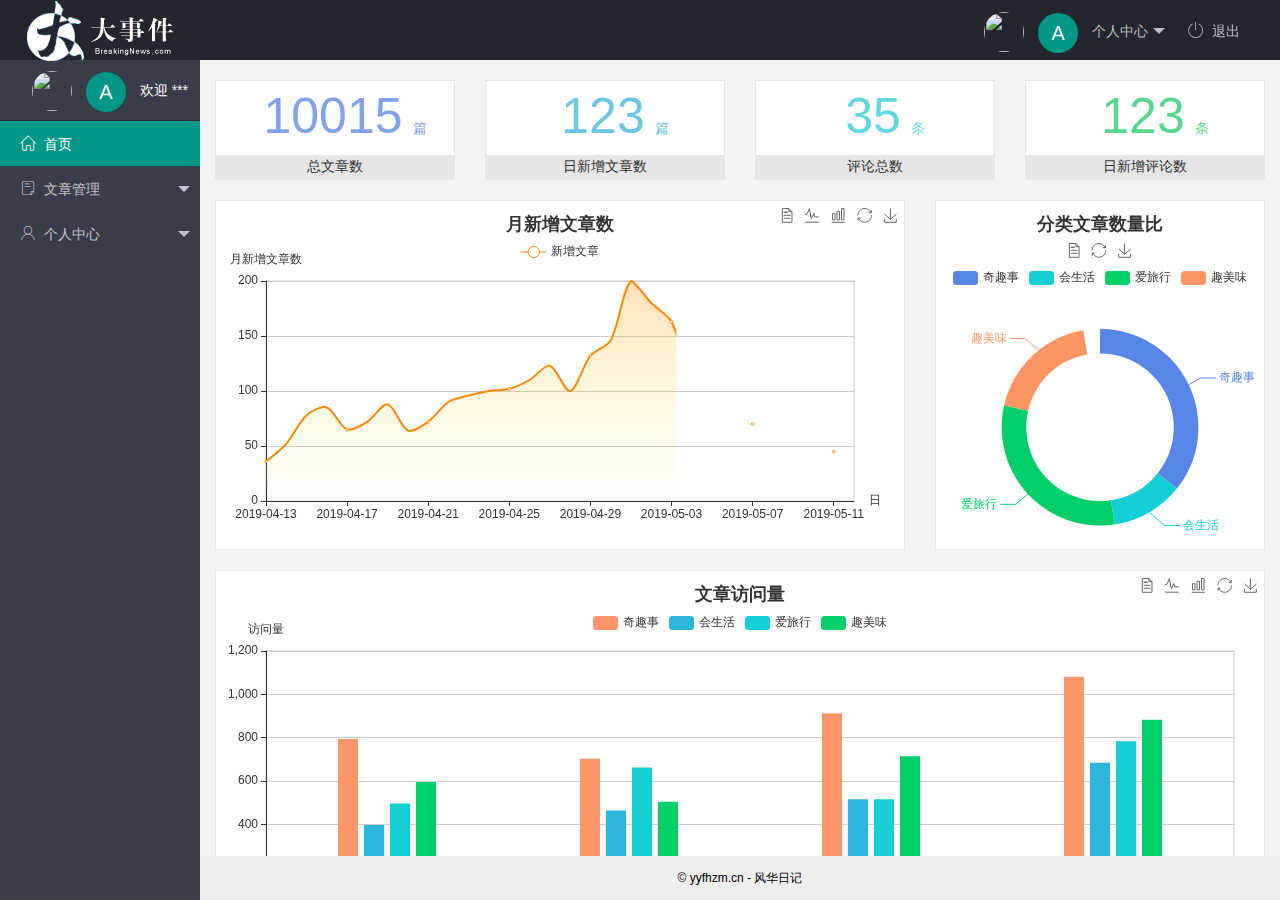
==== index.html @ d706c3c0 "first commit" ====
<!DOCTYPE html>
<html lang="en">

<head>
    <meta charset="UTF-8">
    <meta http-equiv="X-UA-Compatible" content="IE=edge">
    <meta name="viewport" content="width=device-width, initial-scale=1.0">
    <title>后台主页</title>
    <link rel="stylesheet" href="/assets/lib/layui/css/layui.css">
    <link rel="stylesheet" href="/assets/css/index.css">
    <link rel="stylesheet" href="/assets/fonts/iconfont.css">
</head>

<body class="layui-layout-body">
    <div class="layui-layout layui-layout-admin">
        <div class="layui-header">
            <div class="layui-logo">
                <img src="/assets/images/logo.png" alt="">
            </div>
            <!-- 头部区域（可配合layui已有的水平导航） -->
            <ul class="layui-nav layui-layout-right">
                <li class="layui-nav-item">
                    <a href="javascript:;" class="userinfo">
                        <img src="http://t.cn/RCzsdCq" class="layui-nav-img">
                        <span class="text-avatar">A</span>
                        个人中心
                    </a>
                    <dl class="layui-nav-child">
                        <dd><a href="">基本资料</a></dd>
                        <dd><a href="">更换头像</a></dd>
                        <dd><a href="">重置密码</a></dd>
                    </dl>
                </li>
                <li class="layui-nav-item">
                    <a href="javascript:;" id="btnLogout"><span class="iconfont icon-tuichu"></span>退出</a>
                </li>
            </ul>
        </div>

        <div class="layui-side layui-bg-black">
            <div class="layui-side-scroll">
                <div class="userinfo">
                    <img src="http://t.cn/RCzsdCq" class="layui-nav-img">
                    <span class="text-avatar">A</span>
                    <span id="welcome"> 欢迎 ***</span>
                </div>
                <!-- 左侧导航区域（可配合layui已有的垂直导航） -->
                <ul class="layui-nav layui-nav-tree" lay-shrink="all" lay-filter="test">
                    <li class="layui-nav-item layui-this">
                        <a href="/home/dashboard.html" target="fm"><span class="iconfont icon-home"></span>首页</a></li>
                    <li class="layui-nav-item">
                        <a class="" href="javascript:;"><span class="iconfont icon-16"></span>文章管理</a>
                        <dl class="layui-nav-child">
                            <dd><a href="javascript:;"><i class="layui-icon layui-icon-app"></i> 文章类别</a></dd>
                            <dd><a href="javascript:;"><i class="layui-icon layui-icon-app"></i>文章列表</a></dd>
                            <dd><a href="javascript:;"><i class="layui-icon layui-icon-app"></i>发表文章</a></dd>
                        </dl>
                    </li>
                    <li class="layui-nav-item">
                        <a href="javascript:;"><span class="iconfont icon-user"></span>个人中心</a>
                        <dl class="layui-nav-child">
                            <dd><a href="javascript:;"><i class="layui-icon layui-icon-app"></i>基本资料</a></dd>
                            <dd><a href="javascript:;"><i class="layui-icon layui-icon-app"></i>更换头像</a></dd>
                            <dd><a href="javascript:;"><i class="layui-icon layui-icon-app"></i>重置密码</a></dd>
                        </dl>
                    </li>
                </ul>
            </div>
        </div>

        <div class="layui-body">
            <!-- 内容主体区域 -->
            <iframe src="/home/dashboard.html" name="fm" frameborder="0"></iframe>
        </div>

        <div class="layui-footer">
            <!-- 底部固定区域 -->
            © yyfhzm.cn - 风华日记
        </div>
    </div>
    <!-- layui -->
    <script src="/assets/lib/layui/layui.all.js"></script>
    <!-- jquery -->
    <script src="/assets/lib/jquery.js"></script>
    <!-- baseAPI -->
    <script src="/assets/js/baseAPI.js"></script>
    <!-- 自己的js -->
    <script src="/assets/js/index.js"></script>
</body>

</html>
---- assets/lib/layui/css/layui.css ----
/** layui-v2.5.5 MIT License By https://www.layui.com */
 .layui-inline,img{display:inline-block;vertical-align:middle}h1,h2,h3,h4,h5,h6{font-weight:400}.layui-edge,.layui-header,.layui-inline,.layui-main{position:relative}.layui-body,.layui-edge,.layui-elip{overflow:hidden}.layui-btn,.layui-edge,.layui-inline,img{vertical-align:middle}.layui-btn,.layui-disabled,.layui-icon,.layui-unselect{-moz-user-select:none;-webkit-user-select:none;-ms-user-select:none}.layui-elip,.layui-form-checkbox span,.layui-form-pane .layui-form-label{text-overflow:ellipsis;white-space:nowrap}.layui-breadcrumb,.layui-tree-btnGroup{visibility:hidden}blockquote,body,button,dd,div,dl,dt,form,h1,h2,h3,h4,h5,h6,input,li,ol,p,pre,td,textarea,th,ul{margin:0;padding:0;-webkit-tap-highlight-color:rgba(0,0,0,0)}a:active,a:hover{outline:0}img{border:none}li{list-style:none}table{border-collapse:collapse;border-spacing:0}h4,h5,h6{font-size:100%}button,input,optgroup,option,select,textarea{font-family:inherit;font-size:inherit;font-style:inherit;font-weight:inherit;outline:0}pre{white-space:pre-wrap;white-space:-moz-pre-wrap;white-space:-pre-wrap;white-space:-o-pre-wrap;word-wrap:break-word}body{line-height:24px;font:14px Helvetica Neue,Helvetica,PingFang SC,Tahoma,Arial,sans-serif}hr{height:1px;margin:10px 0;border:0;clear:both}a{color:#333;text-decoration:none}a:hover{color:#777}a cite{font-style:normal;*cursor:pointer}.layui-border-box,.layui-border-box *{box-sizing:border-box}.layui-box,.layui-box *{box-sizing:content-box}.layui-clear{clear:both;*zoom:1}.layui-clear:after{content:'\20';clear:both;*zoom:1;display:block;height:0}.layui-inline{*display:inline;*zoom:1}.layui-edge{display:inline-block;width:0;height:0;border-width:6px;border-style:dashed;border-color:transparent}.layui-edge-top{top:-4px;border-bottom-color:#999;border-bottom-style:solid}.layui-edge-right{border-left-color:#999;border-left-style:solid}.layui-edge-bottom{top:2px;border-top-color:#999;border-top-style:solid}.layui-edge-left{border-right-color:#999;border-right-style:solid}.layui-disabled,.layui-disabled:hover{color:#d2d2d2!important;cursor:not-allowed!important}.layui-circle{border-radius:100%}.layui-show{display:block!important}.layui-hide{display:none!important}@font-face{font-family:layui-icon;src:url(../font/iconfont.eot?v=250);src:url(../font/iconfont.eot?v=250#iefix) format('embedded-opentype'),url(../font/iconfont.woff2?v=250) format('woff2'),url(../font/iconfont.woff?v=250) format('woff'),url(../font/iconfont.ttf?v=250) format('truetype'),url(../font/iconfont.svg?v=250#layui-icon) format('svg')}.layui-icon{font-family:layui-icon!important;font-size:16px;font-style:normal;-webkit-font-smoothing:antialiased;-moz-osx-font-smoothing:grayscale}.layui-icon-reply-fill:before{content:"\e611"}.layui-icon-set-fill:before{content:"\e614"}.layui-icon-menu-fill:before{content:"\e60f"}.layui-icon-search:before{content:"\e615"}.layui-icon-share:before{content:"\e641"}.layui-icon-set-sm:before{content:"\e620"}.layui-icon-engine:before{content:"\e628"}.layui-icon-close:before{content:"\1006"}.layui-icon-close-fill:before{content:"\1007"}.layui-icon-chart-screen:before{content:"\e629"}.layui-icon-star:before{content:"\e600"}.layui-icon-circle-dot:before{content:"\e617"}.layui-icon-chat:before{content:"\e606"}.layui-icon-release:before{content:"\e609"}.layui-icon-list:before{content:"\e60a"}.layui-icon-chart:before{content:"\e62c"}.layui-icon-ok-circle:before{content:"\1005"}.layui-icon-layim-theme:before{content:"\e61b"}.layui-icon-table:before{content:"\e62d"}.layui-icon-right:before{content:"\e602"}.layui-icon-left:before{content:"\e603"}.layui-icon-cart-simple:before{content:"\e698"}.layui-icon-face-cry:before{content:"\e69c"}.layui-icon-face-smile:before{content:"\e6af"}.layui-icon-survey:before{content:"\e6b2"}.layui-icon-tree:before{content:"\e62e"}.layui-icon-upload-circle:before{content:"\e62f"}.layui-icon-add-circle:before{content:"\e61f"}.layui-icon-download-circle:before{content:"\e601"}.layui-icon-templeate-1:before{content:"\e630"}.layui-icon-util:before{content:"\e631"}.layui-icon-face-surprised:before{content:"\e664"}.layui-icon-edit:before{content:"\e642"}.layui-icon-speaker:before{content:"\e645"}.layui-icon-down:before{content:"\e61a"}.layui-icon-file:before{content:"\e621"}.layui-icon-layouts:before{content:"\e632"}.layui-icon-rate-half:before{content:"\e6c9"}.layui-icon-add-circle-fine:before{content:"\e608"}.layui-icon-prev-circle:before{content:"\e633"}.layui-icon-read:before{content:"\e705"}.layui-icon-404:before{content:"\e61c"}.layui-icon-carousel:before{content:"\e634"}.layui-icon-help:before{content:"\e607"}.layui-icon-code-circle:before{content:"\e635"}.layui-icon-water:before{content:"\e636"}.layui-icon-username:before{content:"\e66f"}.layui-icon-find-fill:before{content:"\e670"}.layui-icon-about:before{content:"\e60b"}.layui-icon-location:before{content:"\e715"}.layui-icon-up:before{content:"\e619"}.layui-icon-pause:before{content:"\e651"}.layui-icon-date:before{content:"\e637"}.layui-icon-layim-uploadfile:before{content:"\e61d"}.layui-icon-delete:before{content:"\e640"}.layui-icon-play:before{content:"\e652"}.layui-icon-top:before{content:"\e604"}.layui-icon-friends:before{content:"\e612"}.layui-icon-refresh-3:before{content:"\e9aa"}.layui-icon-ok:before{content:"\e605"}.layui-icon-layer:before{content:"\e638"}.layui-icon-face-smile-fine:before{content:"\e60c"}.layui-icon-dollar:before{content:"\e659"}.layui-icon-group:before{content:"\e613"}.layui-icon-layim-download:before{content:"\e61e"}.layui-icon-picture-fine:before{content:"\e60d"}.layui-icon-link:before{content:"\e64c"}.layui-icon-diamond:before{content:"\e735"}.layui-icon-log:before{content:"\e60e"}.layui-icon-rate-solid:before{content:"\e67a"}.layui-icon-fonts-del:before{content:"\e64f"}.layui-icon-unlink:before{content:"\e64d"}.layui-icon-fonts-clear:before{content:"\e639"}.layui-icon-triangle-r:before{content:"\e623"}.layui-icon-circle:before{content:"\e63f"}.layui-icon-radio:before{content:"\e643"}.layui-icon-align-center:before{content:"\e647"}.layui-icon-align-right:before{content:"\e648"}.layui-icon-align-left:before{content:"\e649"}.layui-icon-loading-1:before{content:"\e63e"}.layui-icon-return:before{content:"\e65c"}.layui-icon-fonts-strong:before{content:"\e62b"}.layui-icon-upload:before{content:"\e67c"}.layui-icon-dialogue:before{content:"\e63a"}.layui-icon-video:before{content:"\e6ed"}.layui-icon-headset:before{content:"\e6fc"}.layui-icon-cellphone-fine:before{content:"\e63b"}.layui-icon-add-1:before{content:"\e654"}.layui-icon-face-smile-b:before{content:"\e650"}.layui-icon-fonts-html:before{content:"\e64b"}.layui-icon-form:before{content:"\e63c"}.layui-icon-cart:before{content:"\e657"}.layui-icon-camera-fill:before{content:"\e65d"}.layui-icon-tabs:before{content:"\e62a"}.layui-icon-fonts-code:before{content:"\e64e"}.layui-icon-fire:before{content:"\e756"}.layui-icon-set:before{content:"\e716"}.layui-icon-fonts-u:before{content:"\e646"}.layui-icon-triangle-d:before{content:"\e625"}.layui-icon-tips:before{content:"\e702"}.layui-icon-picture:before{content:"\e64a"}.layui-icon-more-vertical:before{content:"\e671"}.layui-icon-flag:before{content:"\e66c"}.layui-icon-loading:before{content:"\e63d"}.layui-icon-fonts-i:before{content:"\e644"}.layui-icon-refresh-1:before{content:"\e666"}.layui-icon-rmb:before{content:"\e65e"}.layui-icon-home:before{content:"\e68e"}.layui-icon-user:before{content:"\e770"}.layui-icon-notice:before{content:"\e667"}.layui-icon-login-weibo:before{content:"\e675"}.layui-icon-voice:before{content:"\e688"}.layui-icon-upload-drag:before{content:"\e681"}.layui-icon-login-qq:before{content:"\e676"}.layui-icon-snowflake:before{content:"\e6b1"}.layui-icon-file-b:before{content:"\e655"}.layui-icon-template:before{content:"\e663"}.layui-icon-auz:before{content:"\e672"}.layui-icon-console:before{content:"\e665"}.layui-icon-app:before{content:"\e653"}.layui-icon-prev:before{content:"\e65a"}.layui-icon-website:before{content:"\e7ae"}.layui-icon-next:before{content:"\e65b"}.layui-icon-component:before{content:"\e857"}.layui-icon-more:before{content:"\e65f"}.layui-icon-login-wechat:before{content:"\e677"}.layui-icon-shrink-right:before{content:"\e668"}.layui-icon-spread-left:before{content:"\e66b"}.layui-icon-camera:before{content:"\e660"}.layui-icon-note:before{content:"\e66e"}.layui-icon-refresh:before{content:"\e669"}.layui-icon-female:before{content:"\e661"}.layui-icon-male:before{content:"\e662"}.layui-icon-password:before{content:"\e673"}.layui-icon-senior:before{content:"\e674"}.layui-icon-theme:before{content:"\e66a"}.layui-icon-tread:before{content:"\e6c5"}.layui-icon-praise:before{content:"\e6c6"}.layui-icon-star-fill:before{content:"\e658"}.layui-icon-rate:before{content:"\e67b"}.layui-icon-template-1:before{content:"\e656"}.layui-icon-vercode:before{content:"\e679"}.layui-icon-cellphone:before{content:"\e678"}.layui-icon-screen-full:before{content:"\e622"}.layui-icon-screen-restore:before{content:"\e758"}.layui-icon-cols:before{content:"\e610"}.layui-icon-export:before{content:"\e67d"}.layui-icon-print:before{content:"\e66d"}.layui-icon-slider:before{content:"\e714"}.layui-icon-addition:before{content:"\e624"}.layui-icon-subtraction:before{content:"\e67e"}.layui-icon-service:before{content:"\e626"}.layui-icon-transfer:before{content:"\e691"}.layui-main{width:1140px;margin:0 auto}.layui-header{z-index:1000;height:60px}.layui-header a:hover{transition:all .5s;-webkit-transition:all .5s}.layui-side{position:fixed;left:0;top:0;bottom:0;z-index:999;width:200px;overflow-x:hidden}.layui-side-scroll{position:relative;width:220px;height:100%;overflow-x:hidden}.layui-body{position:absolute;left:200px;right:0;top:0;bottom:0;z-index:998;width:auto;overflow-y:auto;box-sizing:border-box}.layui-layout-body{overflow:hidden}.layui-layout-admin .layui-header{background-color:#23262E}.layui-layout-admin .layui-side{top:60px;width:200px;overflow-x:hidden}.layui-layout-admin .layui-body{position:fixed;top:60px;bottom:44px}.layui-layout-admin .layui-main{width:auto;margin:0 15px}.layui-layout-admin .layui-footer{position:fixed;left:200px;right:0;bottom:0;height:44px;line-height:44px;padding:0 15px;background-color:#eee}.layui-layout-admin .layui-logo{position:absolute;left:0;top:0;width:200px;height:100%;line-height:60px;text-align:center;color:#009688;font-size:16px}.layui-layout-admin .layui-header .layui-nav{background:0 0}.layui-layout-left{position:absolute!important;left:200px;top:0}.layui-layout-right{position:absolute!important;right:0;top:0}.layui-container{position:relative;margin:0 auto;padding:0 15px;box-sizing:border-box}.layui-fluid{position:relative;margin:0 auto;padding:0 15px}.layui-row:after,.layui-row:before{content:'';display:block;clear:both}.layui-col-lg1,.layui-col-lg10,.layui-col-lg11,.layui-col-lg12,.layui-col-lg2,.layui-col-lg3,.layui-col-lg4,.layui-col-lg5,.layui-col-lg6,.layui-col-lg7,.layui-col-lg8,.layui-col-lg9,.layui-col-md1,.layui-col-md10,.layui-col-md11,.layui-col-md12,.layui-col-md2,.layui-col-md3,.layui-col-md4,.layui-col-md5,.layui-col-md6,.layui-col-md7,.layui-col-md8,.layui-col-md9,.layui-col-sm1,.layui-col-sm10,.layui-col-sm11,.layui-col-sm12,.layui-col-sm2,.layui-col-sm3,.layui-col-sm4,.layui-col-sm5,.layui-col-sm6,.layui-col-sm7,.layui-col-sm8,.layui-col-sm9,.layui-col-xs1,.layui-col-xs10,.layui-col-xs11,.layui-col-xs12,.layui-col-xs2,.layui-col-xs3,.layui-col-xs4,.layui-col-xs5,.layui-col-xs6,.layui-col-xs7,.layui-col-xs8,.layui-col-xs9{position:relative;display:block;box-sizing:border-box}.layui-col-xs1,.layui-col-xs10,.layui-col-xs11,.layui-col-xs12,.layui-col-xs2,.layui-col-xs3,.layui-col-xs4,.layui-col-xs5,.layui-col-xs6,.layui-col-xs7,.layui-col-xs8,.layui-col-xs9{float:left}.layui-col-xs1{width:8.33333333%}.layui-col-xs2{width:16.66666667%}.layui-col-xs3{width:25%}.layui-col-xs4{width:33.33333333%}.layui-col-xs5{width:41.66666667%}.layui-col-xs6{width:50%}.layui-col-xs7{width:58.33333333%}.layui-col-xs8{width:66.66666667%}.layui-col-xs9{width:75%}.layui-col-xs10{width:83.33333333%}.layui-col-xs11{width:91.66666667%}.layui-col-xs12{width:100%}.layui-col-xs-offset1{margin-left:8.33333333%}.layui-col-xs-offset2{margin-left:16.66666667%}.layui-col-xs-offset3{margin-left:25%}.layui-col-xs-offset4{margin-left:33.33333333%}.layui-col-xs-offset5{margin-left:41.66666667%}.layui-col-xs-offset6{margin-left:50%}.layui-col-xs-offset7{margin-left:58.33333333%}.layui-col-xs-offset8{margin-left:66.66666667%}.layui-col-xs-offset9{margin-left:75%}.layui-col-xs-offset10{margin-left:83.33333333%}.layui-col-xs-offset11{margin-left:91.66666667%}.layui-col-xs-offset12{margin-left:100%}@media screen and (max-width:768px){.layui-hide-xs{display:none!important}.layui-show-xs-block{display:block!important}.layui-show-xs-inline{display:inline!important}.layui-show-xs-inline-block{display:inline-block!important}}@media screen and (min-width:768px){.layui-container{width:750px}.layui-hide-sm{display:none!important}.layui-show-sm-block{display:block!important}.layui-show-sm-inline{display:inline!important}.layui-show-sm-inline-block{display:inline-block!important}.layui-col-sm1,.layui-col-sm10,.layui-col-sm11,.layui-col-sm12,.layui-col-sm2,.layui-col-sm3,.layui-col-sm4,.layui-col-sm5,.layui-col-sm6,.layui-col-sm7,.layui-col-sm8,.layui-col-sm9{float:left}.layui-col-sm1{width:8.33333333%}.layui-col-sm2{width:16.66666667%}.layui-col-sm3{width:25%}.layui-col-sm4{width:33.33333333%}.layui-col-sm5{width:41.66666667%}.layui-col-sm6{width:50%}.layui-col-sm7{width:58.33333333%}.layui-col-sm8{width:66.66666667%}.layui-col-sm9{width:75%}.layui-col-sm10{width:83.33333333%}.layui-col-sm11{width:91.66666667%}.layui-col-sm12{width:100%}.layui-col-sm-offset1{margin-left:8.33333333%}.layui-col-sm-offset2{margin-left:16.66666667%}.layui-col-sm-offset3{margin-left:25%}.layui-col-sm-offset4{margin-left:33.33333333%}.layui-col-sm-offset5{margin-left:41.66666667%}.layui-col-sm-offset6{margin-left:50%}.layui-col-sm-offset7{margin-left:58.33333333%}.layui-col-sm-offset8{margin-left:66.66666667%}.layui-col-sm-offset9{margin-left:75%}.layui-col-sm-offset10{margin-left:83.33333333%}.layui-col-sm-offset11{margin-left:91.66666667%}.layui-col-sm-offset12{margin-left:100%}}@media screen and (min-width:992px){.layui-container{width:970px}.layui-hide-md{display:none!important}.layui-show-md-block{display:block!important}.layui-show-md-inline{display:inline!important}.layui-show-md-inline-block{display:inline-block!important}.layui-col-md1,.layui-col-md10,.layui-col-md11,.layui-col-md12,.layui-col-md2,.layui-col-md3,.layui-col-md4,.layui-col-md5,.layui-col-md6,.layui-col-md7,.layui-col-md8,.layui-col-md9{float:left}.layui-col-md1{width:8.33333333%}.layui-col-md2{width:16.66666667%}.layui-col-md3{width:25%}.layui-col-md4{width:33.33333333%}.layui-col-md5{width:41.66666667%}.layui-col-md6{width:50%}.layui-col-md7{width:58.33333333%}.layui-col-md8{width:66.66666667%}.layui-col-md9{width:75%}.layui-col-md10{width:83.33333333%}.layui-col-md11{width:91.66666667%}.layui-col-md12{width:100%}.layui-col-md-offset1{margin-left:8.33333333%}.layui-col-md-offset2{margin-left:16.66666667%}.layui-col-md-offset3{margin-left:25%}.layui-col-md-offset4{margin-left:33.33333333%}.layui-col-md-offset5{margin-left:41.66666667%}.layui-col-md-offset6{margin-left:50%}.layui-col-md-offset7{margin-left:58.33333333%}.layui-col-md-offset8{margin-left:66.66666667%}.layui-col-md-offset9{margin-left:75%}.layui-col-md-offset10{margin-left:83.33333333%}.layui-col-md-offset11{margin-left:91.66666667%}.layui-col-md-offset12{margin-left:100%}}@media screen and (min-width:1200px){.layui-container{width:1170px}.layui-hide-lg{display:none!important}.layui-show-lg-block{display:block!important}.layui-show-lg-inline{display:inline!important}.layui-show-lg-inline-block{display:inline-block!important}.layui-col-lg1,.layui-col-lg10,.layui-col-lg11,.layui-col-lg12,.layui-col-lg2,.layui-col-lg3,.layui-col-lg4,.layui-col-lg5,.layui-col-lg6,.layui-col-lg7,.layui-col-lg8,.layui-col-lg9{float:left}.layui-col-lg1{width:8.33333333%}.layui-col-lg2{width:16.66666667%}.layui-col-lg3{width:25%}.layui-col-lg4{width:33.33333333%}.layui-col-lg5{width:41.66666667%}.layui-col-lg6{width:50%}.layui-col-lg7{width:58.33333333%}.layui-col-lg8{width:66.66666667%}.layui-col-lg9{width:75%}.layui-col-lg10{width:83.33333333%}.layui-col-lg11{width:91.66666667%}.layui-col-lg12{width:100%}.layui-col-lg-offset1{margin-left:8.33333333%}.layui-col-lg-offset2{margin-left:16.66666667%}.layui-col-lg-offset3{margin-left:25%}.layui-col-lg-offset4{margin-left:33.33333333%}.layui-col-lg-offset5{margin-left:41.66666667%}.layui-col-lg-offset6{margin-left:50%}.layui-col-lg-offset7{margin-left:58.33333333%}.layui-col-lg-offset8{margin-left:66.66666667%}.layui-col-lg-offset9{margin-left:75%}.layui-col-lg-offset10{margin-left:83.33333333%}.layui-col-lg-offset11{margin-left:91.66666667%}.layui-col-lg-offset12{margin-left:100%}}.layui-col-space1{margin:-.5px}.layui-col-space1>*{padding:.5px}.layui-col-space3{margin:-1.5px}.layui-col-space3>*{padding:1.5px}.layui-col-space5{margin:-2.5px}.layui-col-space5>*{padding:2.5px}.layui-col-space8{margin:-3.5px}.layui-col-space8>*{padding:3.5px}.layui-col-space10{margin:-5px}.layui-col-space10>*{padding:5px}.layui-col-space12{margin:-6px}.layui-col-space12>*{padding:6px}.layui-col-space15{margin:-7.5px}.layui-col-space15>*{padding:7.5px}.layui-col-space18{margin:-9px}.layui-col-space18>*{padding:9px}.layui-col-space20{margin:-10px}.layui-col-space20>*{padding:10px}.layui-col-space22{margin:-11px}.layui-col-space22>*{padding:11px}.layui-col-space25{margin:-12.5px}.layui-col-space25>*{padding:12.5px}.layui-col-space30{margin:-15px}.layui-col-space30>*{padding:15px}.layui-btn,.layui-input,.layui-select,.layui-textarea,.layui-upload-button{outline:0;-webkit-appearance:none;transition:all .3s;-webkit-transition:all .3s;box-sizing:border-box}.layui-elem-quote{margin-bottom:10px;padding:15px;line-height:22px;border-left:5px solid #009688;border-radius:0 2px 2px 0;background-color:#f2f2f2}.layui-quote-nm{border-style:solid;border-width:1px 1px 1px 5px;background:0 0}.layui-elem-field{margin-bottom:10px;padding:0;border-width:1px;border-style:solid}.layui-elem-field legend{margin-left:20px;padding:0 10px;font-size:20px;font-weight:300}.layui-field-title{margin:10px 0 20px;border-width:1px 0 0}.layui-field-box{padding:10px 15px}.layui-field-title .layui-field-box{padding:10px 0}.layui-progress{position:relative;height:6px;border-radius:20px;background-color:#e2e2e2}.layui-progress-bar{position:absolute;left:0;top:0;width:0;max-width:100%;height:6px;border-radius:20px;text-align:right;background-color:#5FB878;transition:all .3s;-webkit-transition:all .3s}.layui-progress-big,.layui-progress-big .layui-progress-bar{height:18px;line-height:18px}.layui-progress-text{position:relative;top:-20px;line-height:18px;font-size:12px;color:#666}.layui-progress-big .layui-progress-text{position:static;padding:0 10px;color:#fff}.layui-collapse{border-width:1px;border-style:solid;border-radius:2px}.layui-colla-content,.layui-colla-item{border-top-width:1px;border-top-style:solid}.layui-colla-item:first-child{border-top:none}.layui-colla-title{position:relative;height:42px;line-height:42px;padding:0 15px 0 35px;color:#333;background-color:#f2f2f2;cursor:pointer;font-size:14px;overflow:hidden}.layui-colla-content{display:none;padding:10px 15px;line-height:22px;color:#666}.layui-colla-icon{position:absolute;left:15px;top:0;font-size:14px}.layui-card{margin-bottom:15px;border-radius:2px;background-color:#fff;box-shadow:0 1px 2px 0 rgba(0,0,0,.05)}.layui-card:last-child{margin-bottom:0}.layui-card-header{position:relative;height:42px;line-height:42px;padding:0 15px;border-bottom:1px solid #f6f6f6;color:#333;border-radius:2px 2px 0 0;font-size:14px}.layui-bg-black,.layui-bg-blue,.layui-bg-cyan,.layui-bg-green,.layui-bg-orange,.layui-bg-red{color:#fff!important}.layui-card-body{position:relative;padding:10px 15px;line-height:24px}.layui-card-body[pad15]{padding:15px}.layui-card-body[pad20]{padding:20px}.layui-card-body .layui-table{margin:5px 0}.layui-card .layui-tab{margin:0}.layui-panel-window{position:relative;padding:15px;border-radius:0;border-top:5px solid #E6E6E6;background-color:#fff}.layui-auxiliar-moving{position:fixed;left:0;right:0;top:0;bottom:0;width:100%;height:100%;background:0 0;z-index:9999999999}.layui-form-label,.layui-form-mid,.layui-form-select,.layui-input-block,.layui-input-inline,.layui-textarea{position:relative}.layui-bg-red{background-color:#FF5722!important}.layui-bg-orange{background-color:#FFB800!important}.layui-bg-green{background-color:#009688!important}.layui-bg-cyan{background-color:#2F4056!important}.layui-bg-blue{background-color:#1E9FFF!important}.layui-bg-black{background-color:#393D49!important}.layui-bg-gray{background-color:#eee!important;color:#666!important}.layui-badge-rim,.layui-colla-content,.layui-colla-item,.layui-collapse,.layui-elem-field,.layui-form-pane .layui-form-item[pane],.layui-form-pane .layui-form-label,.layui-input,.layui-layedit,.layui-layedit-tool,.layui-quote-nm,.layui-select,.layui-tab-bar,.layui-tab-card,.layui-tab-title,.layui-tab-title .layui-this:after,.layui-textarea{border-color:#e6e6e6}.layui-timeline-item:before,hr{background-color:#e6e6e6}.layui-text{line-height:22px;font-size:14px;color:#666}.layui-text h1,.layui-text h2,.layui-text h3{font-weight:500;color:#333}.layui-text h1{font-size:30px}.layui-text h2{font-size:24px}.layui-text h3{font-size:18px}.layui-text a:not(.layui-btn){color:#01AAED}.layui-text a:not(.layui-btn):hover{text-decoration:underline}.layui-text ul{padding:5px 0 5px 15px}.layui-text ul li{margin-top:5px;list-style-type:disc}.layui-text em,.layui-word-aux{color:#999!important;padding:0 5px!important}.layui-btn{display:inline-block;height:38px;line-height:38px;padding:0 18px;background-color:#009688;color:#fff;white-space:nowrap;text-align:center;font-size:14px;border:none;border-radius:2px;cursor:pointer}.layui-btn:hover{opacity:.8;filter:alpha(opacity=80);color:#fff}.layui-btn:active{opacity:1;filter:alpha(opacity=100)}.layui-btn+.layui-btn{margin-left:10px}.layui-btn-container{font-size:0}.layui-btn-container .layui-btn{margin-right:10px;margin-bottom:10px}.layui-btn-container .layui-btn+.layui-btn{margin-left:0}.layui-table .layui-btn-container .layui-btn{margin-bottom:9px}.layui-btn-radius{border-radius:100px}.layui-btn .layui-icon{margin-right:3px;font-size:18px;vertical-align:bottom;vertical-align:middle\9}.layui-btn-primary{border:1px solid #C9C9C9;background-color:#fff;color:#555}.layui-btn-primary:hover{border-color:#009688;color:#333}.layui-btn-normal{background-color:#1E9FFF}.layui-btn-warm{background-color:#FFB800}.layui-btn-danger{background-color:#FF5722}.layui-btn-checked{background-color:#5FB878}.layui-btn-disabled,.layui-btn-disabled:active,.layui-btn-disabled:hover{border:1px solid #e6e6e6;background-color:#FBFBFB;color:#C9C9C9;cursor:not-allowed;opacity:1}.layui-btn-lg{height:44px;line-height:44px;padding:0 25px;font-size:16px}.layui-btn-sm{height:30px;line-height:30px;padding:0 10px;font-size:12px}.layui-btn-sm i{font-size:16px!important}.layui-btn-xs{height:22px;line-height:22px;padding:0 5px;font-size:12px}.layui-btn-xs i{font-size:14px!important}.layui-btn-group{display:inline-block;vertical-align:middle;font-size:0}.layui-btn-group .layui-btn{margin-left:0!important;margin-right:0!important;border-left:1px solid rgba(255,255,255,.5);border-radius:0}.layui-btn-group .layui-btn-primary{border-left:none}.layui-btn-group .layui-btn-primary:hover{border-color:#C9C9C9;color:#009688}.layui-btn-group .layui-btn:first-child{border-left:none;border-radius:2px 0 0 2px}.layui-btn-group .layui-btn-primary:first-child{border-left:1px solid #c9c9c9}.layui-btn-group .layui-btn:last-child{border-radius:0 2px 2px 0}.layui-btn-group .layui-btn+.layui-btn{margin-left:0}.layui-btn-group+.layui-btn-group{margin-left:10px}.layui-btn-fluid{width:100%}.layui-input,.layui-select,.layui-textarea{height:38px;line-height:1.3;line-height:38px\9;border-width:1px;border-style:solid;background-color:#fff;border-radius:2px}.layui-input::-webkit-input-placeholder,.layui-select::-webkit-input-placeholder,.layui-textarea::-webkit-input-placeholder{line-height:1.3}.layui-input,.layui-textarea{display:block;width:100%;padding-left:10px}.layui-input:hover,.layui-textarea:hover{border-color:#D2D2D2!important}.layui-input:focus,.layui-textarea:focus{border-color:#C9C9C9!important}.layui-textarea{min-height:100px;height:auto;line-height:20px;padding:6px 10px;resize:vertical}.layui-select{padding:0 10px}.layui-form input[type=checkbox],.layui-form input[type=radio],.layui-form select{display:none}.layui-form [lay-ignore]{display:initial}.layui-form-item{margin-bottom:15px;clear:both;*zoom:1}.layui-form-item:after{content:'\20';clear:both;*zoom:1;display:block;height:0}.layui-form-label{float:left;display:block;padding:9px 15px;width:80px;font-weight:400;line-height:20px;text-align:right}.layui-form-label-col{display:block;float:none;padding:9px 0;line-height:20px;text-align:left}.layui-form-item .layui-inline{margin-bottom:5px;margin-right:10px}.layui-input-block{margin-left:110px;min-height:36px}.layui-input-inline{display:inline-block;vertical-align:middle}.layui-form-item .layui-input-inline{float:left;width:190px;margin-right:10px}.layui-form-text .layui-input-inline{width:auto}.layui-form-mid{float:left;display:block;padding:9px 0!important;line-height:20px;margin-right:10px}.layui-form-danger+.layui-form-select .layui-input,.layui-form-danger:focus{border-color:#FF5722!important}.layui-form-select .layui-input{padding-right:30px;cursor:pointer}.layui-form-select .layui-edge{position:absolute;right:10px;top:50%;margin-top:-3px;cursor:pointer;border-width:6px;border-top-color:#c2c2c2;border-top-style:solid;transition:all .3s;-webkit-transition:all .3s}.layui-form-select dl{display:none;position:absolute;left:0;top:42px;padding:5px 0;z-index:899;min-width:100%;border:1px solid #d2d2d2;max-height:300px;overflow-y:auto;background-color:#fff;border-radius:2px;box-shadow:0 2px 4px rgba(0,0,0,.12);box-sizing:border-box}.layui-form-select dl dd,.layui-form-select dl dt{padding:0 10px;line-height:36px;white-space:nowrap;overflow:hidden;text-overflow:ellipsis}.layui-form-select dl dt{font-size:12px;color:#999}.layui-form-select dl dd{cursor:pointer}.layui-form-select dl dd:hover{background-color:#f2f2f2;-webkit-transition:.5s all;transition:.5s all}.layui-form-select .layui-select-group dd{padding-left:20px}.layui-form-select dl dd.layui-select-tips{padding-left:10px!important;color:#999}.layui-form-select dl dd.layui-this{background-color:#5FB878;color:#fff}.layui-form-checkbox,.layui-form-select dl dd.layui-disabled{background-color:#fff}.layui-form-selected dl{display:block}.layui-form-checkbox,.layui-form-checkbox *,.layui-form-switch{display:inline-block;vertical-align:middle}.layui-form-selected .layui-edge{margin-top:-9px;-webkit-transform:rotate(180deg);transform:rotate(180deg);margin-top:-3px\9}:root .layui-form-selected .layui-edge{margin-top:-9px\0/IE9}.layui-form-selectup dl{top:auto;bottom:42px}.layui-select-none{margin:5px 0;text-align:center;color:#999}.layui-select-disabled .layui-disabled{border-color:#eee!important}.layui-select-disabled .layui-edge{border-top-color:#d2d2d2}.layui-form-checkbox{position:relative;height:30px;line-height:30px;margin-right:10px;padding-right:30px;cursor:pointer;font-size:0;-webkit-transition:.1s linear;transition:.1s linear;box-sizing:border-box}.layui-form-checkbox span{padding:0 10px;height:100%;font-size:14px;border-radius:2px 0 0 2px;background-color:#d2d2d2;color:#fff;overflow:hidden}.layui-form-checkbox:hover span{background-color:#c2c2c2}.layui-form-checkbox i{position:absolute;right:0;top:0;width:30px;height:28px;border:1px solid #d2d2d2;border-left:none;border-radius:0 2px 2px 0;color:#fff;font-size:20px;text-align:center}.layui-form-checkbox:hover i{border-color:#c2c2c2;color:#c2c2c2}.layui-form-checked,.layui-form-checked:hover{border-color:#5FB878}.layui-form-checked span,.layui-form-checked:hover span{background-color:#5FB878}.layui-form-checked i,.layui-form-checked:hover i{color:#5FB878}.layui-form-item .layui-form-checkbox{margin-top:4px}.layui-form-checkbox[lay-skin=primary]{height:auto!important;line-height:normal!important;min-width:18px;min-height:18px;border:none!important;margin-right:0;padding-left:28px;padding-right:0;background:0 0}.layui-form-checkbox[lay-skin=primary] span{padding-left:0;padding-right:15px;line-height:18px;background:0 0;color:#666}.layui-form-checkbox[lay-skin=primary] i{right:auto;left:0;width:16px;height:16px;line-height:16px;border:1px solid #d2d2d2;font-size:12px;border-radius:2px;background-color:#fff;-webkit-transition:.1s linear;transition:.1s linear}.layui-form-checkbox[lay-skin=primary]:hover i{border-color:#5FB878;color:#fff}.layui-form-checked[lay-skin=primary] i{border-color:#5FB878!important;background-color:#5FB878;color:#fff}.layui-checkbox-disbaled[lay-skin=primary] span{background:0 0!important;color:#c2c2c2}.layui-checkbox-disbaled[lay-skin=primary]:hover i{border-color:#d2d2d2}.layui-form-item .layui-form-checkbox[lay-skin=primary]{margin-top:10px}.layui-form-switch{position:relative;height:22px;line-height:22px;min-width:35px;padding:0 5px;margin-top:8px;border:1px solid #d2d2d2;border-radius:20px;cursor:pointer;background-color:#fff;-webkit-transition:.1s linear;transition:.1s linear}.layui-form-switch i{position:absolute;left:5px;top:3px;width:16px;height:16px;border-radius:20px;background-color:#d2d2d2;-webkit-transition:.1s linear;transition:.1s linear}.layui-form-switch em{position:relative;top:0;width:25px;margin-left:21px;padding:0!important;text-align:center!important;color:#999!important;font-style:normal!important;font-size:12px}.layui-form-onswitch{border-color:#5FB878;background-color:#5FB878}.layui-checkbox-disbaled,.layui-checkbox-disbaled i{border-color:#e2e2e2!important}.layui-form-onswitch i{left:100%;margin-left:-21px;background-color:#fff}.layui-form-onswitch em{margin-left:5px;margin-right:21px;color:#fff!important}.layui-checkbox-disbaled span{background-color:#e2e2e2!important}.layui-checkbox-disbaled:hover i{color:#fff!important}[lay-radio]{display:none}.layui-form-radio,.layui-form-radio *{display:inline-block;vertical-align:middle}.layui-form-radio{line-height:28px;margin:6px 10px 0 0;padding-right:10px;cursor:pointer;font-size:0}.layui-form-radio *{font-size:14px}.layui-form-radio>i{margin-right:8px;font-size:22px;color:#c2c2c2}.layui-form-radio>i:hover,.layui-form-radioed>i{color:#5FB878}.layui-radio-disbaled>i{color:#e2e2e2!important}.layui-form-pane .layui-form-label{width:110px;padding:8px 15px;height:38px;line-height:20px;border-width:1px;border-style:solid;border-radius:2px 0 0 2px;text-align:center;background-color:#FBFBFB;overflow:hidden;box-sizing:border-box}.layui-form-pane .layui-input-inline{margin-left:-1px}.layui-form-pane .layui-input-block{margin-left:110px;left:-1px}.layui-form-pane .layui-input{border-radius:0 2px 2px 0}.layui-form-pane .layui-form-text .layui-form-label{float:none;width:100%;border-radius:2px;box-sizing:border-box;text-align:left}.layui-form-pane .layui-form-text .layui-input-inline{display:block;margin:0;top:-1px;clear:both}.layui-form-pane .layui-form-text .layui-input-block{margin:0;left:0;top:-1px}.layui-form-pane .layui-form-text .layui-textarea{min-height:100px;border-radius:0 0 2px 2px}.layui-form-pane .layui-form-checkbox{margin:4px 0 4px 10px}.layui-form-pane .layui-form-radio,.layui-form-pane .layui-form-switch{margin-top:6px;margin-left:10px}.layui-form-pane .layui-form-item[pane]{position:relative;border-width:1px;border-style:solid}.layui-form-pane .layui-form-item[pane] .layui-form-label{position:absolute;left:0;top:0;height:100%;border-width:0 1px 0 0}.layui-form-pane .layui-form-item[pane] .layui-input-inline{margin-left:110px}@media screen and (max-width:450px){.layui-form-item .layui-form-label{text-overflow:ellipsis;overflow:hidden;white-space:nowrap}.layui-form-item .layui-inline{display:block;margin-right:0;margin-bottom:20px;clear:both}.layui-form-item .layui-inline:after{content:'\20';clear:both;display:block;height:0}.layui-form-item .layui-input-inline{display:block;float:none;left:-3px;width:auto;margin:0 0 10px 112px}.layui-form-item .layui-input-inline+.layui-form-mid{margin-left:110px;top:-5px;padding:0}.layui-form-item .layui-form-checkbox{margin-right:5px;margin-bottom:5px}}.layui-layedit{border-width:1px;border-style:solid;border-radius:2px}.layui-layedit-tool{padding:3px 5px;border-bottom-width:1px;border-bottom-style:solid;font-size:0}.layedit-tool-fixed{position:fixed;top:0;border-top:1px solid #e2e2e2}.layui-layedit-tool .layedit-tool-mid,.layui-layedit-tool .layui-icon{display:inline-block;vertical-align:middle;text-align:center;font-size:14px}.layui-layedit-tool .layui-icon{position:relative;width:32px;height:30px;line-height:30px;margin:3px 5px;color:#777;cursor:pointer;border-radius:2px}.layui-layedit-tool .layui-icon:hover{color:#393D49}.layui-layedit-tool .layui-icon:active{color:#000}.layui-layedit-tool .layedit-tool-active{background-color:#e2e2e2;color:#000}.layui-layedit-tool .layui-disabled,.layui-layedit-tool .layui-disabled:hover{color:#d2d2d2;cursor:not-allowed}.layui-layedit-tool .layedit-tool-mid{width:1px;height:18px;margin:0 10px;background-color:#d2d2d2}.layedit-tool-html{width:50px!important;font-size:30px!important}.layedit-tool-b,.layedit-tool-code,.layedit-tool-help{font-size:16px!important}.layedit-tool-d,.layedit-tool-face,.layedit-tool-image,.layedit-tool-unlink{font-size:18px!important}.layedit-tool-image input{position:absolute;font-size:0;left:0;top:0;width:100%;height:100%;opacity:.01;filter:Alpha(opacity=1);cursor:pointer}.layui-layedit-iframe iframe{display:block;width:100%}#LAY_layedit_code{overflow:hidden}.layui-laypage{display:inline-block;*display:inline;*zoom:1;vertical-align:middle;margin:10px 0;font-size:0}.layui-laypage>a:first-child,.layui-laypage>a:first-child em{border-radius:2px 0 0 2px}.layui-laypage>a:last-child,.layui-laypage>a:last-child em{border-radius:0 2px 2px 0}.layui-laypage>:first-child{margin-left:0!important}.layui-laypage>:last-child{margin-right:0!important}.layui-laypage a,.layui-laypage button,.layui-laypage input,.layui-laypage select,.layui-laypage span{border:1px solid #e2e2e2}.layui-laypage a,.layui-laypage span{display:inline-block;*display:inline;*zoom:1;vertical-align:middle;padding:0 15px;height:28px;line-height:28px;margin:0 -1px 5px 0;background-color:#fff;color:#333;font-size:12px}.layui-flow-more a *,.layui-laypage input,.layui-table-view select[lay-ignore]{display:inline-block}.layui-laypage a:hover{color:#009688}.layui-laypage em{font-style:normal}.layui-laypage .layui-laypage-spr{color:#999;font-weight:700}.layui-laypage a{text-decoration:none}.layui-laypage .layui-laypage-curr{position:relative}.layui-laypage .layui-laypage-curr em{position:relative;color:#fff}.layui-laypage .layui-laypage-curr .layui-laypage-em{position:absolute;left:-1px;top:-1px;padding:1px;width:100%;height:100%;background-color:#009688}.layui-laypage-em{border-radius:2px}.layui-laypage-next em,.layui-laypage-prev em{font-family:Sim sun;font-size:16px}.layui-laypage .layui-laypage-count,.layui-laypage .layui-laypage-limits,.layui-laypage .layui-laypage-refresh,.layui-laypage .layui-laypage-skip{margin-left:10px;margin-right:10px;padding:0;border:none}.layui-laypage .layui-laypage-limits,.layui-laypage .layui-laypage-refresh{vertical-align:top}.layui-laypage .layui-laypage-refresh i{font-size:18px;cursor:pointer}.layui-laypage select{height:22px;padding:3px;border-radius:2px;cursor:pointer}.layui-laypage .layui-laypage-skip{height:30px;line-height:30px;color:#999}.layui-laypage button,.layui-laypage input{height:30px;line-height:30px;border-radius:2px;vertical-align:top;background-color:#fff;box-sizing:border-box}.layui-laypage input{width:40px;margin:0 10px;padding:0 3px;text-align:center}.layui-laypage input:focus,.layui-laypage select:focus{border-color:#009688!important}.layui-laypage button{margin-left:10px;padding:0 10px;cursor:pointer}.layui-table,.layui-table-view{margin:10px 0}.layui-flow-more{margin:10px 0;text-align:center;color:#999;font-size:14px}.layui-flow-more a{height:32px;line-height:32px}.layui-flow-more a *{vertical-align:top}.layui-flow-more a cite{padding:0 20px;border-radius:3px;background-color:#eee;color:#333;font-style:normal}.layui-flow-more a cite:hover{opacity:.8}.layui-flow-more a i{font-size:30px;color:#737383}.layui-table{width:100%;background-color:#fff;color:#666}.layui-table tr{transition:all .3s;-webkit-transition:all .3s}.layui-table th{text-align:left;font-weight:400}.layui-table tbody tr:hover,.layui-table thead tr,.layui-table-click,.layui-table-header,.layui-table-hover,.layui-table-mend,.layui-table-patch,.layui-table-tool,.layui-table-total,.layui-table-total tr,.layui-table[lay-even] tr:nth-child(even){background-color:#f2f2f2}.layui-table td,.layui-table th,.layui-table-col-set,.layui-table-fixed-r,.layui-table-grid-down,.layui-table-header,.layui-table-page,.layui-table-tips-main,.layui-table-tool,.layui-table-total,.layui-table-view,.layui-table[lay-skin=line],.layui-table[lay-skin=row]{border-width:1px;border-style:solid;border-color:#e6e6e6}.layui-table td,.layui-table th{position:relative;padding:9px 15px;min-height:20px;line-height:20px;font-size:14px}.layui-table[lay-skin=line] td,.layui-table[lay-skin=line] th{border-width:0 0 1px}.layui-table[lay-skin=row] td,.layui-table[lay-skin=row] th{border-width:0 1px 0 0}.layui-table[lay-skin=nob] td,.layui-table[lay-skin=nob] th{border:none}.layui-table img{max-width:100px}.layui-table[lay-size=lg] td,.layui-table[lay-size=lg] th{padding:15px 30px}.layui-table-view .layui-table[lay-size=lg] .layui-table-cell{height:40px;line-height:40px}.layui-table[lay-size=sm] td,.layui-table[lay-size=sm] th{font-size:12px;padding:5px 10px}.layui-table-view .layui-table[lay-size=sm] .layui-table-cell{height:20px;line-height:20px}.layui-table[lay-data]{display:none}.layui-table-box{position:relative;overflow:hidden}.layui-table-view .layui-table{position:relative;width:auto;margin:0}.layui-table-view .layui-table[lay-skin=line]{border-width:0 1px 0 0}.layui-table-view .layui-table[lay-skin=row]{border-width:0 0 1px}.layui-table-view .layui-table td,.layui-table-view .layui-table th{padding:5px 0;border-top:none;border-left:none}.layui-table-view .layui-table th.layui-unselect .layui-table-cell span{cursor:pointer}.layui-table-view .layui-table td{cursor:default}.layui-table-view .layui-table td[data-edit=text]{cursor:text}.layui-table-view .layui-form-checkbox[lay-skin=primary] i{width:18px;height:18px}.layui-table-view .layui-form-radio{line-height:0;padding:0}.layui-table-view .layui-form-radio>i{margin:0;font-size:20px}.layui-table-init{position:absolute;left:0;top:0;width:100%;height:100%;text-align:center;z-index:110}.layui-table-init .layui-icon{position:absolute;left:50%;top:50%;margin:-15px 0 0 -15px;font-size:30px;color:#c2c2c2}.layui-table-header{border-width:0 0 1px;overflow:hidden}.layui-table-header .layui-table{margin-bottom:-1px}.layui-table-tool .layui-inline[lay-event]{position:relative;width:26px;height:26px;padding:5px;line-height:16px;margin-right:10px;text-align:center;color:#333;border:1px solid #ccc;cursor:pointer;-webkit-transition:.5s all;transition:.5s all}.layui-table-tool .layui-inline[lay-event]:hover{border:1px solid #999}.layui-table-tool-temp{padding-right:120px}.layui-table-tool-self{position:absolute;right:17px;top:10px}.layui-table-tool .layui-table-tool-self .layui-inline[lay-event]{margin:0 0 0 10px}.layui-table-tool-panel{position:absolute;top:29px;left:-1px;padding:5px 0;min-width:150px;min-height:40px;border:1px solid #d2d2d2;text-align:left;overflow-y:auto;background-color:#fff;box-shadow:0 2px 4px rgba(0,0,0,.12)}.layui-table-cell,.layui-table-tool-panel li{overflow:hidden;text-overflow:ellipsis;white-space:nowrap}.layui-table-tool-panel li{padding:0 10px;line-height:30px;-webkit-transition:.5s all;transition:.5s all}.layui-table-tool-panel li .layui-form-checkbox[lay-skin=primary]{width:100%;padding-left:28px}.layui-table-tool-panel li:hover{background-color:#f2f2f2}.layui-table-tool-panel li .layui-form-checkbox[lay-skin=primary] i{position:absolute;left:0;top:0}.layui-table-tool-panel li .layui-form-checkbox[lay-skin=primary] span{padding:0}.layui-table-tool .layui-table-tool-self .layui-table-tool-panel{left:auto;right:-1px}.layui-table-col-set{position:absolute;right:0;top:0;width:20px;height:100%;border-width:0 0 0 1px;background-color:#fff}.layui-table-sort{width:10px;height:20px;margin-left:5px;cursor:pointer!important}.layui-table-sort .layui-edge{position:absolute;left:5px;border-width:5px}.layui-table-sort .layui-table-sort-asc{top:3px;border-top:none;border-bottom-style:solid;border-bottom-color:#b2b2b2}.layui-table-sort .layui-table-sort-asc:hover{border-bottom-color:#666}.layui-table-sort .layui-table-sort-desc{bottom:5px;border-bottom:none;border-top-style:solid;border-top-color:#b2b2b2}.layui-table-sort .layui-table-sort-desc:hover{border-top-color:#666}.layui-table-sort[lay-sort=asc] .layui-table-sort-asc{border-bottom-color:#000}.layui-table-sort[lay-sort=desc] .layui-table-sort-desc{border-top-color:#000}.layui-table-cell{height:28px;line-height:28px;padding:0 15px;position:relative;box-sizing:border-box}.layui-table-cell .layui-form-checkbox[lay-skin=primary]{top:-1px;padding:0}.layui-table-cell .layui-table-link{color:#01AAED}.laytable-cell-checkbox,.laytable-cell-numbers,.laytable-cell-radio,.laytable-cell-space{padding:0;text-align:center}.layui-table-body{position:relative;overflow:auto;margin-right:-1px;margin-bottom:-1px}.layui-table-body .layui-none{line-height:26px;padding:15px;text-align:center;color:#999}.layui-table-fixed{position:absolute;left:0;top:0;z-index:101}.layui-table-fixed .layui-table-body{overflow:hidden}.layui-table-fixed-l{box-shadow:0 -1px 8px rgba(0,0,0,.08)}.layui-table-fixed-r{left:auto;right:-1px;border-width:0 0 0 1px;box-shadow:-1px 0 8px rgba(0,0,0,.08)}.layui-table-fixed-r .layui-table-header{position:relative;overflow:visible}.layui-table-mend{position:absolute;right:-49px;top:0;height:100%;width:50px}.layui-table-tool{position:relative;z-index:890;width:100%;min-height:50px;line-height:30px;padding:10px 15px;border-width:0 0 1px}.layui-table-tool .layui-btn-container{margin-bottom:-10px}.layui-table-page,.layui-table-total{border-width:1px 0 0;margin-bottom:-1px;overflow:hidden}.layui-table-page{position:relative;width:100%;padding:7px 7px 0;height:41px;font-size:12px;white-space:nowrap}.layui-table-page>div{height:26px}.layui-table-page .layui-laypage{margin:0}.layui-table-page .layui-laypage a,.layui-table-page .layui-laypage span{height:26px;line-height:26px;margin-bottom:10px;border:none;background:0 0}.layui-table-page .layui-laypage a,.layui-table-page .layui-laypage span.layui-laypage-curr{padding:0 12px}.layui-table-page .layui-laypage span{margin-left:0;padding:0}.layui-table-page .layui-laypage .layui-laypage-prev{margin-left:-7px!important}.layui-table-page .layui-laypage .layui-laypage-curr .layui-laypage-em{left:0;top:0;padding:0}.layui-table-page .layui-laypage button,.layui-table-page .layui-laypage input{height:26px;line-height:26px}.layui-table-page .layui-laypage input{width:40px}.layui-table-page .layui-laypage button{padding:0 10px}.layui-table-page select{height:18px}.layui-table-patch .layui-table-cell{padding:0;width:30px}.layui-table-edit{position:absolute;left:0;top:0;width:100%;height:100%;padding:0 14px 1px;border-radius:0;box-shadow:1px 1px 20px rgba(0,0,0,.15)}.layui-table-edit:focus{border-color:#5FB878!important}select.layui-table-edit{padding:0 0 0 10px;border-color:#C9C9C9}.layui-table-view .layui-form-checkbox,.layui-table-view .layui-form-radio,.layui-table-view .layui-form-switch{top:0;margin:0;box-sizing:content-box}.layui-table-view .layui-form-checkbox{top:-1px;height:26px;line-height:26px}.layui-table-view .layui-form-checkbox i{height:26px}.layui-table-grid .layui-table-cell{overflow:visible}.layui-table-grid-down{position:absolute;top:0;right:0;width:26px;height:100%;padding:5px 0;border-width:0 0 0 1px;text-align:center;background-color:#fff;color:#999;cursor:pointer}.layui-table-grid-down .layui-icon{position:absolute;top:50%;left:50%;margin:-8px 0 0 -8px}.layui-table-grid-down:hover{background-color:#fbfbfb}body .layui-table-tips .layui-layer-content{background:0 0;padding:0;box-shadow:0 1px 6px rgba(0,0,0,.12)}.layui-table-tips-main{margin:-44px 0 0 -1px;max-height:150px;padding:8px 15px;font-size:14px;overflow-y:scroll;background-color:#fff;color:#666}.layui-table-tips-c{position:absolute;right:-3px;top:-13px;width:20px;height:20px;padding:3px;cursor:pointer;background-color:#666;border-radius:50%;color:#fff}.layui-table-tips-c:hover{background-color:#777}.layui-table-tips-c:before{position:relative;right:-2px}.layui-upload-file{display:none!important;opacity:.01;filter:Alpha(opacity=1)}.layui-upload-drag,.layui-upload-form,.layui-upload-wrap{display:inline-block}.layui-upload-list{margin:10px 0}.layui-upload-choose{padding:0 10px;color:#999}.layui-upload-drag{position:relative;padding:30px;border:1px dashed #e2e2e2;background-color:#fff;text-align:center;cursor:pointer;color:#999}.layui-upload-drag .layui-icon{font-size:50px;color:#009688}.layui-upload-drag[lay-over]{border-color:#009688}.layui-upload-iframe{position:absolute;width:0;height:0;border:0;visibility:hidden}.layui-upload-wrap{position:relative;vertical-align:middle}.layui-upload-wrap .layui-upload-file{display:block!important;position:absolute;left:0;top:0;z-index:10;font-size:100px;width:100%;height:100%;opacity:.01;filter:Alpha(opacity=1);cursor:pointer}.layui-transfer-active,.layui-transfer-box{display:inline-block;vertical-align:middle}.layui-transfer-box,.layui-transfer-header,.layui-transfer-search{border-width:0;border-style:solid;border-color:#e6e6e6}.layui-transfer-box{position:relative;border-width:1px;width:200px;height:360px;border-radius:2px;background-color:#fff}.layui-transfer-box .layui-form-checkbox{width:100%;margin:0!important}.layui-transfer-header{height:38px;line-height:38px;padding:0 10px;border-bottom-width:1px}.layui-transfer-search{position:relative;padding:10px;border-bottom-width:1px}.layui-transfer-search .layui-input{height:32px;padding-left:30px;font-size:12px}.layui-transfer-search .layui-icon-search{position:absolute;left:20px;top:50%;margin-top:-8px;color:#666}.layui-transfer-active{margin:0 15px}.layui-transfer-active .layui-btn{display:block;margin:0;padding:0 15px;background-color:#5FB878;border-color:#5FB878;color:#fff}.layui-transfer-active .layui-btn-disabled{background-color:#FBFBFB;border-color:#e6e6e6;color:#C9C9C9}.layui-transfer-active .layui-btn:first-child{margin-bottom:15px}.layui-transfer-active .layui-btn .layui-icon{margin:0;font-size:14px!important}.layui-transfer-data{padding:5px 0;overflow:auto}.layui-transfer-data li{height:32px;line-height:32px;padding:0 10px}.layui-transfer-data li:hover{background-color:#f2f2f2;transition:.5s all}.layui-transfer-data .layui-none{padding:15px 10px;text-align:center;color:#999}.layui-nav{position:relative;padding:0 20px;background-color:#393D49;color:#fff;border-radius:2px;font-size:0;box-sizing:border-box}.layui-nav *{font-size:14px}.layui-nav .layui-nav-item{position:relative;display:inline-block;*display:inline;*zoom:1;vertical-align:middle;line-height:60px}.layui-nav .layui-nav-item a{display:block;padding:0 20px;color:#fff;color:rgba(255,255,255,.7);transition:all .3s;-webkit-transition:all .3s}.layui-nav .layui-this:after,.layui-nav-bar,.layui-nav-tree .layui-nav-itemed:after{position:absolute;left:0;top:0;width:0;height:5px;background-color:#5FB878;transition:all .2s;-webkit-transition:all .2s}.layui-nav-bar{z-index:1000}.layui-nav .layui-nav-item a:hover,.layui-nav .layui-this a{color:#fff}.layui-nav .layui-this:after{content:'';top:auto;bottom:0;width:100%}.layui-nav-img{width:30px;height:30px;margin-right:10px;border-radius:50%}.layui-nav .layui-nav-more{content:'';width:0;height:0;border-style:solid dashed dashed;border-color:#fff transparent transparent;overflow:hidden;cursor:pointer;transition:all .2s;-webkit-transition:all .2s;position:absolute;top:50%;right:3px;margin-top:-3px;border-width:6px;border-top-color:rgba(255,255,255,.7)}.layui-nav .layui-nav-mored,.layui-nav-itemed>a .layui-nav-more{margin-top:-9px;border-style:dashed dashed solid;border-color:transparent transparent #fff}.layui-nav-child{display:none;position:absolute;left:0;top:65px;min-width:100%;line-height:36px;padding:5px 0;box-shadow:0 2px 4px rgba(0,0,0,.12);border:1px solid #d2d2d2;background-color:#fff;z-index:100;border-radius:2px;white-space:nowrap}.layui-nav .layui-nav-child a{color:#333}.layui-nav .layui-nav-child a:hover{background-color:#f2f2f2;color:#000}.layui-nav-child dd{position:relative}.layui-nav .layui-nav-child dd.layui-this a,.layui-nav-child dd.layui-this{background-color:#5FB878;color:#fff}.layui-nav-child dd.layui-this:after{display:none}.layui-nav-tree{width:200px;padding:0}.layui-nav-tree .layui-nav-item{display:block;width:100%;line-height:45px}.layui-nav-tree .layui-nav-item a{position:relative;height:45px;line-height:45px;text-overflow:ellipsis;overflow:hidden;white-space:nowrap}.layui-nav-tree .layui-nav-item a:hover{background-color:#4E5465}.layui-nav-tree .layui-nav-bar{width:5px;height:0;background-color:#009688}.layui-nav-tree .layui-nav-child dd.layui-this,.layui-nav-tree .layui-nav-child dd.layui-this a,.layui-nav-tree .layui-this,.layui-nav-tree .layui-this>a,.layui-nav-tree .layui-this>a:hover{background-color:#009688;color:#fff}.layui-nav-tree .layui-this:after{display:none}.layui-nav-itemed>a,.layui-nav-tree .layui-nav-title a,.layui-nav-tree .layui-nav-title a:hover{color:#fff!important}.layui-nav-tree .layui-nav-child{position:relative;z-index:0;top:0;border:none;box-shadow:none}.layui-nav-tree .layui-nav-child a{height:40px;line-height:40px;color:#fff;color:rgba(255,255,255,.7)}.layui-nav-tree .layui-nav-child,.layui-nav-tree .layui-nav-child a:hover{background:0 0;color:#fff}.layui-nav-tree .layui-nav-more{right:10px}.layui-nav-itemed>.layui-nav-child{display:block;padding:0;background-color:rgba(0,0,0,.3)!important}.layui-nav-itemed>.layui-nav-child>.layui-this>.layui-nav-child{display:block}.layui-nav-side{position:fixed;top:0;bottom:0;left:0;overflow-x:hidden;z-index:999}.layui-bg-blue .layui-nav-bar,.layui-bg-blue .layui-nav-itemed:after,.layui-bg-blue .layui-this:after{background-color:#93D1FF}.layui-bg-blue .layui-nav-child dd.layui-this{background-color:#1E9FFF}.layui-bg-blue .layui-nav-itemed>a,.layui-nav-tree.layui-bg-blue .layui-nav-title a,.layui-nav-tree.layui-bg-blue .layui-nav-title a:hover{background-color:#007DDB!important}.layui-breadcrumb{font-size:0}.layui-breadcrumb>*{font-size:14px}.layui-breadcrumb a{color:#999!important}.layui-breadcrumb a:hover{color:#5FB878!important}.layui-breadcrumb a cite{color:#666;font-style:normal}.layui-breadcrumb span[lay-separator]{margin:0 10px;color:#999}.layui-tab{margin:10px 0;text-align:left!important}.layui-tab[overflow]>.layui-tab-title{overflow:hidden}.layui-tab-title{position:relative;left:0;height:40px;white-space:nowrap;font-size:0;border-bottom-width:1px;border-bottom-style:solid;transition:all .2s;-webkit-transition:all .2s}.layui-tab-title li{display:inline-block;*display:inline;*zoom:1;vertical-align:middle;font-size:14px;transition:all .2s;-webkit-transition:all .2s;position:relative;line-height:40px;min-width:65px;padding:0 15px;text-align:center;cursor:pointer}.layui-tab-title li a{display:block}.layui-tab-title .layui-this{color:#000}.layui-tab-title .layui-this:after{position:absolute;left:0;top:0;content:'';width:100%;height:41px;border-width:1px;border-style:solid;border-bottom-color:#fff;border-radius:2px 2px 0 0;box-sizing:border-box;pointer-events:none}.layui-tab-bar{position:absolute;right:0;top:0;z-index:10;width:30px;height:39px;line-height:39px;border-width:1px;border-style:solid;border-radius:2px;text-align:center;background-color:#fff;cursor:pointer}.layui-tab-bar .layui-icon{position:relative;display:inline-block;top:3px;transition:all .3s;-webkit-transition:all .3s}.layui-tab-item{display:none}.layui-tab-more{padding-right:30px;height:auto!important;white-space:normal!important}.layui-tab-more li.layui-this:after{border-bottom-color:#e2e2e2;border-radius:2px}.layui-tab-more .layui-tab-bar .layui-icon{top:-2px;top:3px\9;-webkit-transform:rotate(180deg);transform:rotate(180deg)}:root .layui-tab-more .layui-tab-bar .layui-icon{top:-2px\0/IE9}.layui-tab-content{padding:10px}.layui-tab-title li .layui-tab-close{position:relative;display:inline-block;width:18px;height:18px;line-height:20px;margin-left:8px;top:1px;text-align:center;font-size:14px;color:#c2c2c2;transition:all .2s;-webkit-transition:all .2s}.layui-tab-title li .layui-tab-close:hover{border-radius:2px;background-color:#FF5722;color:#fff}.layui-tab-brief>.layui-tab-title .layui-this{color:#009688}.layui-tab-brief>.layui-tab-more li.layui-this:after,.layui-tab-brief>.layui-tab-title .layui-this:after{border:none;border-radius:0;border-bottom:2px solid #5FB878}.layui-tab-brief[overflow]>.layui-tab-title .layui-this:after{top:-1px}.layui-tab-card{border-width:1px;border-style:solid;border-radius:2px;box-shadow:0 2px 5px 0 rgba(0,0,0,.1)}.layui-tab-card>.layui-tab-title{background-color:#f2f2f2}.layui-tab-card>.layui-tab-title li{margin-right:-1px;margin-left:-1px}.layui-tab-card>.layui-tab-title .layui-this{background-color:#fff}.layui-tab-card>.layui-tab-title .layui-this:after{border-top:none;border-width:1px;border-bottom-color:#fff}.layui-tab-card>.layui-tab-title .layui-tab-bar{height:40px;line-height:40px;border-radius:0;border-top:none;border-right:none}.layui-tab-card>.layui-tab-more .layui-this{background:0 0;color:#5FB878}.layui-tab-card>.layui-tab-more .layui-this:after{border:none}.layui-timeline{padding-left:5px}.layui-timeline-item{position:relative;padding-bottom:20px}.layui-timeline-axis{position:absolute;left:-5px;top:0;z-index:10;width:20px;height:20px;line-height:20px;background-color:#fff;color:#5FB878;border-radius:50%;text-align:center;cursor:pointer}.layui-timeline-axis:hover{color:#FF5722}.layui-timeline-item:before{content:'';position:absolute;left:5px;top:0;z-index:0;width:1px;height:100%}.layui-timeline-item:last-child:before{display:none}.layui-timeline-item:first-child:before{display:block}.layui-timeline-content{padding-left:25px}.layui-timeline-title{position:relative;margin-bottom:10px}.layui-badge,.layui-badge-dot,.layui-badge-rim{position:relative;display:inline-block;padding:0 6px;font-size:12px;text-align:center;background-color:#FF5722;color:#fff;border-radius:2px}.layui-badge{height:18px;line-height:18px}.layui-badge-dot{width:8px;height:8px;padding:0;border-radius:50%}.layui-badge-rim{height:18px;line-height:18px;border-width:1px;border-style:solid;background-color:#fff;color:#666}.layui-btn .layui-badge,.layui-btn .layui-badge-dot{margin-left:5px}.layui-nav .layui-badge,.layui-nav .layui-badge-dot{position:absolute;top:50%;margin:-8px 6px 0}.layui-tab-title .layui-badge,.layui-tab-title .layui-badge-dot{left:5px;top:-2px}.layui-carousel{position:relative;left:0;top:0;background-color:#f8f8f8}.layui-carousel>[carousel-item]{position:relative;width:100%;height:100%;overflow:hidden}.layui-carousel>[carousel-item]:before{position:absolute;content:'\e63d';left:50%;top:50%;width:100px;line-height:20px;margin:-10px 0 0 -50px;text-align:center;color:#c2c2c2;font-family:layui-icon!important;font-size:30px;font-style:normal;-webkit-font-smoothing:antialiased;-moz-osx-font-smoothing:grayscale}.layui-carousel>[carousel-item]>*{display:none;position:absolute;left:0;top:0;width:100%;height:100%;background-color:#f8f8f8;transition-duration:.3s;-webkit-transition-duration:.3s}.layui-carousel-updown>*{-webkit-transition:.3s ease-in-out up;transition:.3s ease-in-out up}.layui-carousel-arrow{display:none\9;opacity:0;position:absolute;left:10px;top:50%;margin-top:-18px;width:36px;height:36px;line-height:36px;text-align:center;font-size:20px;border:0;border-radius:50%;background-color:rgba(0,0,0,.2);color:#fff;-webkit-transition-duration:.3s;transition-duration:.3s;cursor:pointer}.layui-carousel-arrow[lay-type=add]{left:auto!important;right:10px}.layui-carousel:hover .layui-carousel-arrow[lay-type=add],.layui-carousel[lay-arrow=always] .layui-carousel-arrow[lay-type=add]{right:20px}.layui-carousel[lay-arrow=always] .layui-carousel-arrow{opacity:1;left:20px}.layui-carousel[lay-arrow=none] .layui-carousel-arrow{display:none}.layui-carousel-arrow:hover,.layui-carousel-ind ul:hover{background-color:rgba(0,0,0,.35)}.layui-carousel:hover .layui-carousel-arrow{display:block\9;opacity:1;left:20px}.layui-carousel-ind{position:relative;top:-35px;width:100%;line-height:0!important;text-align:center;font-size:0}.layui-carousel[lay-indicator=outside]{margin-bottom:30px}.layui-carousel[lay-indicator=outside] .layui-carousel-ind{top:10px}.layui-carousel[lay-indicator=outside] .layui-carousel-ind ul{background-color:rgba(0,0,0,.5)}.layui-carousel[lay-indicator=none] .layui-carousel-ind{display:none}.layui-carousel-ind ul{display:inline-block;padding:5px;background-color:rgba(0,0,0,.2);border-radius:10px;-webkit-transition-duration:.3s;transition-duration:.3s}.layui-carousel-ind li{display:inline-block;width:10px;height:10px;margin:0 3px;font-size:14px;background-color:#e2e2e2;background-color:rgba(255,255,255,.5);border-radius:50%;cursor:pointer;-webkit-transition-duration:.3s;transition-duration:.3s}.layui-carousel-ind li:hover{background-color:rgba(255,255,255,.7)}.layui-carousel-ind li.layui-this{background-color:#fff}.layui-carousel>[carousel-item]>.layui-carousel-next,.layui-carousel>[carousel-item]>.layui-carousel-prev,.layui-carousel>[carousel-item]>.layui-this{display:block}.layui-carousel>[carousel-item]>.layui-this{left:0}.layui-carousel>[carousel-item]>.layui-carousel-prev{left:-100%}.layui-carousel>[carousel-item]>.layui-carousel-next{left:100%}.layui-carousel>[carousel-item]>.layui-carousel-next.layui-carousel-left,.layui-carousel>[carousel-item]>.layui-carousel-prev.layui-carousel-right{left:0}.layui-carousel>[carousel-item]>.layui-this.layui-carousel-left{left:-100%}.layui-carousel>[carousel-item]>.layui-this.layui-carousel-right{left:100%}.layui-carousel[lay-anim=updown] .layui-carousel-arrow{left:50%!important;top:20px;margin:0 0 0 -18px}.layui-carousel[lay-anim=updown]>[carousel-item]>*,.layui-carousel[lay-anim=fade]>[carousel-item]>*{left:0!important}.layui-carousel[lay-anim=updown] .layui-carousel-arrow[lay-type=add]{top:auto!important;bottom:20px}.layui-carousel[lay-anim=updown] .layui-carousel-ind{position:absolute;top:50%;right:20px;width:auto;height:auto}.layui-carousel[lay-anim=updown] .layui-carousel-ind ul{padding:3px 5px}.layui-carousel[lay-anim=updown] .layui-carousel-ind li{display:block;margin:6px 0}.layui-carousel[lay-anim=updown]>[carousel-item]>.layui-this{top:0}.layui-carousel[lay-anim=updown]>[carousel-item]>.layui-carousel-prev{top:-100%}.layui-carousel[lay-anim=updown]>[carousel-item]>.layui-carousel-next{top:100%}.layui-carousel[lay-anim=updown]>[carousel-item]>.layui-carousel-next.layui-carousel-left,.layui-carousel[lay-anim=updown]>[carousel-item]>.layui-carousel-prev.layui-carousel-right{top:0}.layui-carousel[lay-anim=updown]>[carousel-item]>.layui-this.layui-carousel-left{top:-100%}.layui-carousel[lay-anim=updown]>[carousel-item]>.layui-this.layui-carousel-right{top:100%}.layui-carousel[lay-anim=fade]>[carousel-item]>.layui-carousel-next,.layui-carousel[lay-anim=fade]>[carousel-item]>.layui-carousel-prev{opacity:0}.layui-carousel[lay-anim=fade]>[carousel-item]>.layui-carousel-next.layui-carousel-left,.layui-carousel[lay-anim=fade]>[carousel-item]>.layui-carousel-prev.layui-carousel-right{opacity:1}.layui-carousel[lay-anim=fade]>[carousel-item]>.layui-this.layui-carousel-left,.layui-carousel[lay-anim=fade]>[carousel-item]>.layui-this.layui-carousel-right{opacity:0}.layui-fixbar{position:fixed;right:15px;bottom:15px;z-index:999999}.layui-fixbar li{width:50px;height:50px;line-height:50px;margin-bottom:1px;text-align:center;cursor:pointer;font-size:30px;background-color:#9F9F9F;color:#fff;border-radius:2px;opacity:.95}.layui-fixbar li:hover{opacity:.85}.layui-fixbar li:active{opacity:1}.layui-fixbar .layui-fixbar-top{display:none;font-size:40px}body .layui-util-face{border:none;background:0 0}body .layui-util-face .layui-layer-content{padding:0;background-color:#fff;color:#666;box-shadow:none}.layui-util-face .layui-layer-TipsG{display:none}.layui-util-face ul{position:relative;width:372px;padding:10px;border:1px solid #D9D9D9;background-color:#fff;box-shadow:0 0 20px rgba(0,0,0,.2)}.layui-util-face ul li{cursor:pointer;float:left;border:1px solid #e8e8e8;height:22px;width:26px;overflow:hidden;margin:-1px 0 0 -1px;padding:4px 2px;text-align:center}.layui-util-face ul li:hover{position:relative;z-index:2;border:1px solid #eb7350;background:#fff9ec}.layui-code{position:relative;margin:10px 0;padding:15px;line-height:20px;border:1px solid #ddd;border-left-width:6px;background-color:#F2F2F2;color:#333;font-family:Courier New;font-size:12px}.layui-rate,.layui-rate *{display:inline-block;vertical-align:middle}.layui-rate{padding:10px 5px 10px 0;font-size:0}.layui-rate li i.layui-icon{font-size:20px;color:#FFB800;margin-right:5px;transition:all .3s;-webkit-transition:all .3s}.layui-rate li i:hover{cursor:pointer;transform:scale(1.12);-webkit-transform:scale(1.12)}.layui-rate[readonly] li i:hover{cursor:default;transform:scale(1)}.layui-colorpicker{width:26px;height:26px;border:1px solid #e6e6e6;padding:5px;border-radius:2px;line-height:24px;display:inline-block;cursor:pointer;transition:all .3s;-webkit-transition:all .3s}.layui-colorpicker:hover{border-color:#d2d2d2}.layui-colorpicker.layui-colorpicker-lg{width:34px;height:34px;line-height:32px}.layui-colorpicker.layui-colorpicker-sm{width:24px;height:24px;line-height:22px}.layui-colorpicker.layui-colorpicker-xs{width:22px;height:22px;line-height:20px}.layui-colorpicker-trigger-bgcolor{display:block;background:url([data-uri]);border-radius:2px}.layui-colorpicker-trigger-span{display:block;height:100%;box-sizing:border-box;border:1px solid rgba(0,0,0,.15);border-radius:2px;text-align:center}.layui-colorpicker-trigger-i{display:inline-block;color:#FFF;font-size:12px}.layui-colorpicker-trigger-i.layui-icon-close{color:#999}.layui-colorpicker-main{position:absolute;z-index:66666666;width:280px;padding:7px;background:#FFF;border:1px solid #d2d2d2;border-radius:2px;box-shadow:0 2px 4px rgba(0,0,0,.12)}.layui-colorpicker-main-wrapper{height:180px;position:relative}.layui-colorpicker-basis{width:260px;height:100%;position:relative}.layui-colorpicker-basis-white{width:100%;height:100%;position:absolute;top:0;left:0;background:linear-gradient(90deg,#FFF,hsla(0,0%,100%,0))}.layui-colorpicker-basis-black{width:100%;height:100%;position:absolute;top:0;left:0;background:linear-gradient(0deg,#000,transparent)}.layui-colorpicker-basis-cursor{width:10px;height:10px;border:1px solid #FFF;border-radius:50%;position:absolute;top:-3px;right:-3px;cursor:pointer}.layui-colorpicker-side{position:absolute;top:0;right:0;width:12px;height:100%;background:linear-gradient(red,#FF0,#0F0,#0FF,#00F,#F0F,red)}.layui-colorpicker-side-slider{width:100%;height:5px;box-shadow:0 0 1px #888;box-sizing:border-box;background:#FFF;border-radius:1px;border:1px solid #f0f0f0;cursor:pointer;position:absolute;left:0}.layui-colorpicker-main-alpha{display:none;height:12px;margin-top:7px;background:url([data-uri])}.layui-colorpicker-alpha-bgcolor{height:100%;position:relative}.layui-colorpicker-alpha-slider{width:5px;height:100%;box-shadow:0 0 1px #888;box-sizing:border-box;background:#FFF;border-radius:1px;border:1px solid #f0f0f0;cursor:pointer;position:absolute;top:0}.layui-colorpicker-main-pre{padding-top:7px;font-size:0}.layui-colorpicker-pre{width:20px;height:20px;border-radius:2px;display:inline-block;margin-left:6px;margin-bottom:7px;cursor:pointer}.layui-colorpicker-pre:nth-child(11n+1){margin-left:0}.layui-colorpicker-pre-isalpha{background:url([data-uri])}.layui-colorpicker-pre.layui-this{box-shadow:0 0 3px 2px rgba(0,0,0,.15)}.layui-colorpicker-pre>div{height:100%;border-radius:2px}.layui-colorpicker-main-input{text-align:right;padding-top:7px}.layui-colorpicker-main-input .layui-btn-container .layui-btn{margin:0 0 0 10px}.layui-colorpicker-main-input div.layui-inline{float:left;margin-right:10px;font-size:14px}.layui-colorpicker-main-input input.layui-input{width:150px;height:30px;color:#666}.layui-slider{height:4px;background:#e2e2e2;border-radius:3px;position:relative;cursor:pointer}.layui-slider-bar{border-radius:3px;position:absolute;height:100%}.layui-slider-step{position:absolute;top:0;width:4px;height:4px;border-radius:50%;background:#FFF;-webkit-transform:translateX(-50%);transform:translateX(-50%)}.layui-slider-wrap{width:36px;height:36px;position:absolute;top:-16px;-webkit-transform:translateX(-50%);transform:translateX(-50%);z-index:10;text-align:center}.layui-slider-wrap-btn{width:12px;height:12px;border-radius:50%;background:#FFF;display:inline-block;vertical-align:middle;cursor:pointer;transition:.3s}.layui-slider-wrap:after{content:"";height:100%;display:inline-block;vertical-align:middle}.layui-slider-wrap-btn.layui-slider-hover,.layui-slider-wrap-btn:hover{transform:scale(1.2)}.layui-slider-wrap-btn.layui-disabled:hover{transform:scale(1)!important}.layui-slider-tips{position:absolute;top:-42px;z-index:66666666;white-space:nowrap;display:none;-webkit-transform:translateX(-50%);transform:translateX(-50%);color:#FFF;background:#000;border-radius:3px;height:25px;line-height:25px;padding:0 10px}.layui-slider-tips:after{content:'';position:absolute;bottom:-12px;left:50%;margin-left:-6px;width:0;height:0;border-width:6px;border-style:solid;border-color:#000 transparent transparent}.layui-slider-input{width:70px;height:32px;border:1px solid #e6e6e6;border-radius:3px;font-size:16px;line-height:32px;position:absolute;right:0;top:-15px}.layui-slider-input-btn{display:none;position:absolute;top:0;right:0;width:20px;height:100%;border-left:1px solid #d2d2d2}.layui-slider-input-btn i{cursor:pointer;position:absolute;right:0;bottom:0;width:20px;height:50%;font-size:12px;line-height:16px;text-align:center;color:#999}.layui-slider-input-btn i:first-child{top:0;border-bottom:1px solid #d2d2d2}.layui-slider-input-txt{height:100%;font-size:14px}.layui-slider-input-txt input{height:100%;border:none}.layui-slider-input-btn i:hover{color:#009688}.layui-slider-vertical{width:4px;margin-left:34px}.layui-slider-vertical .layui-slider-bar{width:4px}.layui-slider-vertical .layui-slider-step{top:auto;left:0;-webkit-transform:translateY(50%);transform:translateY(50%)}.layui-slider-vertical .layui-slider-wrap{top:auto;left:-16px;-webkit-transform:translateY(50%);transform:translateY(50%)}.layui-slider-vertical .layui-slider-tips{top:auto;left:2px}@media \0screen{.layui-slider-wrap-btn{margin-left:-20px}.layui-slider-vertical .layui-slider-wrap-btn{margin-left:0;margin-bottom:-20px}.layui-slider-vertical .layui-slider-tips{margin-left:-8px}.layui-slider>span{margin-left:8px}}.layui-tree{line-height:22px}.layui-tree .layui-form-checkbox{margin:0!important}.layui-tree-set{width:100%;position:relative}.layui-tree-pack{display:none;padding-left:20px;position:relative}.layui-tree-iconClick,.layui-tree-main{display:inline-block;vertical-align:middle}.layui-tree-line .layui-tree-pack{padding-left:27px}.layui-tree-line .layui-tree-set .layui-tree-set:after{content:'';position:absolute;top:14px;left:-9px;width:17px;height:0;border-top:1px dotted #c0c4cc}.layui-tree-entry{position:relative;padding:3px 0;height:20px;white-space:nowrap}.layui-tree-entry:hover{background-color:#eee}.layui-tree-line .layui-tree-entry:hover{background-color:rgba(0,0,0,0)}.layui-tree-line .layui-tree-entry:hover .layui-tree-txt{color:#999;text-decoration:underline;transition:.3s}.layui-tree-main{cursor:pointer;padding-right:10px}.layui-tree-line .layui-tree-set:before{content:'';position:absolute;top:0;left:-9px;width:0;height:100%;border-left:1px dotted #c0c4cc}.layui-tree-line .layui-tree-set.layui-tree-setLineShort:before{height:13px}.layui-tree-line .layui-tree-set.layui-tree-setHide:before{height:0}.layui-tree-iconClick{position:relative;height:20px;line-height:20px;margin:0 10px;color:#c0c4cc}.layui-tree-icon{height:12px;line-height:12px;width:12px;text-align:center;border:1px solid #c0c4cc}.layui-tree-iconClick .layui-icon{font-size:18px}.layui-tree-icon .layui-icon{font-size:12px;color:#666}.layui-tree-iconArrow{padding:0 5px}.layui-tree-iconArrow:after{content:'';position:absolute;left:4px;top:3px;z-index:100;width:0;height:0;border-width:5px;border-style:solid;border-color:transparent transparent transparent #c0c4cc;transition:.5s}.layui-tree-btnGroup,.layui-tree-editInput{position:relative;vertical-align:middle;display:inline-block}.layui-tree-spread>.layui-tree-entry>.layui-tree-iconClick>.layui-tree-iconArrow:after{transform:rotate(90deg) translate(3px,4px)}.layui-tree-txt{display:inline-block;vertical-align:middle;color:#555}.layui-tree-search{margin-bottom:15px;color:#666}.layui-tree-btnGroup .layui-icon{display:inline-block;vertical-align:middle;padding:0 2px;cursor:pointer}.layui-tree-btnGroup .layui-icon:hover{color:#999;transition:.3s}.layui-tree-entry:hover .layui-tree-btnGroup{visibility:visible}.layui-tree-editInput{height:20px;line-height:20px;padding:0 3px;border:none;background-color:rgba(0,0,0,.05)}.layui-tree-emptyText{text-align:center;color:#999}.layui-anim{-webkit-animation-duration:.3s;animation-duration:.3s;-webkit-animation-fill-mode:both;animation-fill-mode:both}.layui-anim.layui-icon{display:inline-block}.layui-anim-loop{-webkit-animation-iteration-count:infinite;animation-iteration-count:infinite}.layui-trans,.layui-trans a{transition:all .3s;-webkit-transition:all .3s}@-webkit-keyframes layui-rotate{from{-webkit-transform:rotate(0)}to{-webkit-transform:rotate(360deg)}}@keyframes layui-rotate{from{transform:rotate(0)}to{transform:rotate(360deg)}}.layui-anim-rotate{-webkit-animation-name:layui-rotate;animation-name:layui-rotate;-webkit-animation-duration:1s;animation-duration:1s;-webkit-animation-timing-function:linear;animation-timing-function:linear}@-webkit-keyframes layui-up{from{-webkit-transform:translate3d(0,100%,0);opacity:.3}to{-webkit-transform:translate3d(0,0,0);opacity:1}}@keyframes layui-up{from{transform:translate3d(0,100%,0);opacity:.3}to{transform:translate3d(0,0,0);opacity:1}}.layui-anim-up{-webkit-animation-name:layui-up;animation-name:layui-up}@-webkit-keyframes layui-upbit{from{-webkit-transform:translate3d(0,30px,0);opacity:.3}to{-webkit-transform:translate3d(0,0,0);opacity:1}}@keyframes layui-upbit{from{transform:translate3d(0,30px,0);opacity:.3}to{transform:translate3d(0,0,0);opacity:1}}.layui-anim-upbit{-webkit-animation-name:layui-upbit;animation-name:layui-upbit}@-webkit-keyframes layui-scale{0%{opacity:.3;-webkit-transform:scale(.5)}100%{opacity:1;-webkit-transform:scale(1)}}@keyframes layui-scale{0%{opacity:.3;-ms-transform:scale(.5);transform:scale(.5)}100%{opacity:1;-ms-transform:scale(1);transform:scale(1)}}.layui-anim-scale{-webkit-animation-name:layui-scale;animation-name:layui-scale}@-webkit-keyframes layui-scale-spring{0%{opacity:.5;-webkit-transform:scale(.5)}80%{opacity:.8;-webkit-transform:scale(1.1)}100%{opacity:1;-webkit-transform:scale(1)}}@keyframes layui-scale-spring{0%{opacity:.5;transform:scale(.5)}80%{opacity:.8;transform:scale(1.1)}100%{opacity:1;transform:scale(1)}}.layui-anim-scaleSpring{-webkit-animation-name:layui-scale-spring;animation-name:layui-scale-spring}@-webkit-keyframes layui-fadein{0%{opacity:0}100%{opacity:1}}@keyframes layui-fadein{0%{opacity:0}100%{opacity:1}}.layui-anim-fadein{-webkit-animation-name:layui-fadein;animation-name:layui-fadein}@-webkit-keyframes layui-fadeout{0%{opacity:1}100%{opacity:0}}@keyframes layui-fadeout{0%{opacity:1}100%{opacity:0}}.layui-anim-fadeout{-webkit-animation-name:layui-fadeout;animation-name:layui-fadeout}
---- assets/css/index.css ----
.layui-footer {
    text-align: center;
    font-size: 12px;
}

.iconfont {
    margin-right: 8px;
}

.layui-icon {
    margin-right: 8px;
    margin-left: 20px;
}

iframe {
    width: 100%;
    height: 100%;
}

.layui-body {
    overflow: hidden;
}

a {
    transition: none !important;
}

.userinfo {
    height: 60px;
    line-height: 60px;
    text-align: center;
    font-size: 14px;
    user-select: none;
}

.layui-side-scroll .userinfo {
    border-bottom: 1px solid #282b33;
}

.layui-nav-img {
    width: 40px;
    height: 40px;
}

.text-avatar {
    display: inline-block;
    width: 40px;
    height: 40px;
    background-color: #009688;
    border-radius: 50%;
    line-height: 40px;
    text-align: center;
    font-size: 20px;
    color: #fff;
    position: relative;
    top: 4px;
    margin-right: 10px;
}
---- assets/fonts/iconfont.css ----
@font-face {font-family: "iconfont";
  src: url('iconfont.eot?t=1576139966484'); /* IE9 */
  src: url('iconfont.eot?t=1576139966484#iefix') format('embedded-opentype'), /* IE6-IE8 */
  url('[data-uri]') format('woff2'),
  url('iconfont.woff?t=1576139966484') format('woff'),
  url('iconfont.ttf?t=1576139966484') format('truetype'), /* chrome, firefox, opera, Safari, Android, iOS 4.2+ */
  url('iconfont.svg?t=1576139966484#iconfont') format('svg'); /* iOS 4.1- */
}

.iconfont {
  font-family: "iconfont" !important;
  font-size: 16px;
  font-style: normal;
  -webkit-font-smoothing: antialiased;
  -moz-osx-font-smoothing: grayscale;
}

.icon-home:before {
  content: "\e6a9";
}

.icon-user:before {
  content: "\e614";
}

.icon-pinglun:before {
  content: "\e616";
}

.icon-tuichu:before {
  content: "\e865";
}

.icon-16:before {
  content: "\e615";
}
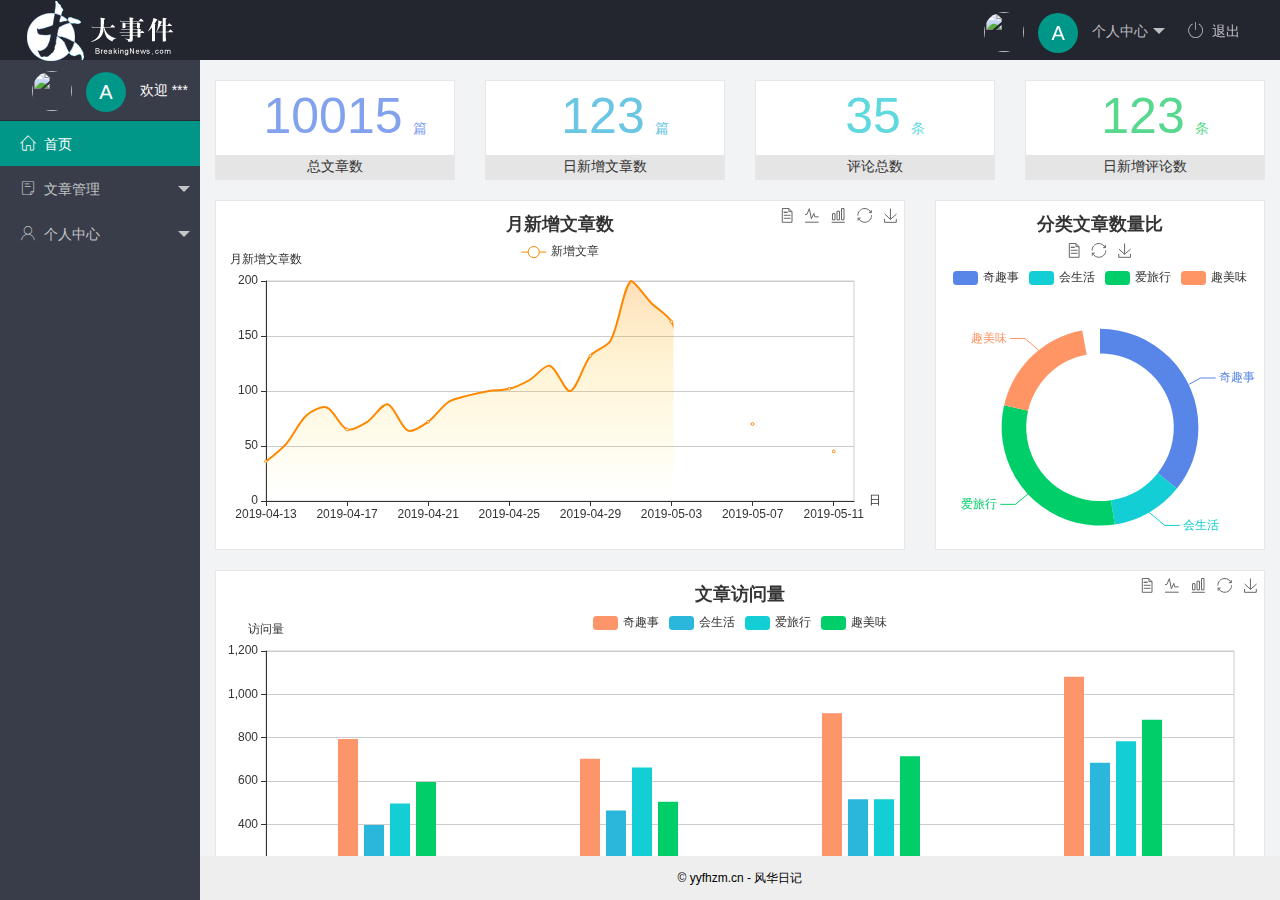
==== commit d092e32c: "个人中心页面功能实现" ====
--- a/index.html
+++ b/index.html
@@ -26,9 +26,9 @@
                         个人中心
                     </a>
                     <dl class="layui-nav-child">
-                        <dd><a href="">基本资料</a></dd>
-                        <dd><a href="">更换头像</a></dd>
-                        <dd><a href="">重置密码</a></dd>
+                        <dd><a href="/user/user_info.html" target="fm">基本资料</a></dd>
+                        <dd><a href="/user/user_avatar.html" target="fm">更换头像</a></dd>
+                        <dd><a href="/user/user_pwd.html" target="fm">重置密码</a></dd>
                     </dl>
                 </li>
                 <li class="layui-nav-item">
@@ -59,9 +59,12 @@
                     <li class="layui-nav-item">
                         <a href="javascript:;"><span class="iconfont icon-user"></span>个人中心</a>
                         <dl class="layui-nav-child">
-                            <dd><a href="javascript:;"><i class="layui-icon layui-icon-app"></i>基本资料</a></dd>
-                            <dd><a href="javascript:;"><i class="layui-icon layui-icon-app"></i>更换头像</a></dd>
-                            <dd><a href="javascript:;"><i class="layui-icon layui-icon-app"></i>重置密码</a></dd>
+                            <dd><a href="/user/user_info.html" target="fm"><i
+                                        class="layui-icon layui-icon-app"></i>基本资料</a></dd>
+                            <dd><a href="/user/user_avatar.html" target="fm"><i
+                                        class="layui-icon layui-icon-app"></i>更换头像</a></dd>
+                            <dd><a href="/user/user_pwd.html" target="fm"><i
+                                        class="layui-icon layui-icon-app"></i>重置密码</a></dd>
                         </dl>
                     </li>
                 </ul>
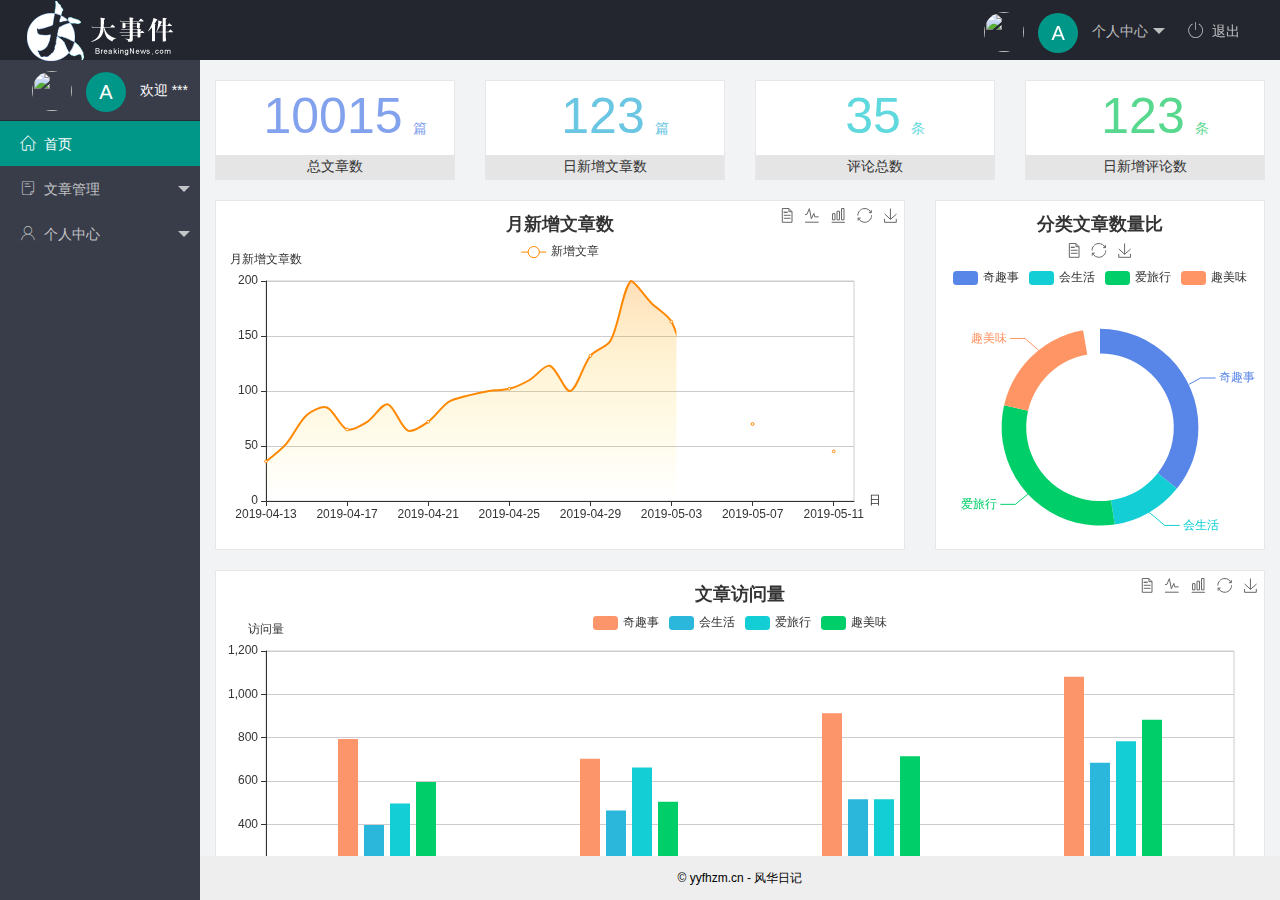
==== commit 454e679b: "文章功能完善" ====
--- a/index.html
+++ b/index.html
@@ -51,9 +51,13 @@
                     <li class="layui-nav-item">
                         <a class="" href="javascript:;"><span class="iconfont icon-16"></span>文章管理</a>
                         <dl class="layui-nav-child">
-                            <dd><a href="javascript:;"><i class="layui-icon layui-icon-app"></i> 文章类别</a></dd>
-                            <dd><a href="javascript:;"><i class="layui-icon layui-icon-app"></i>文章列表</a></dd>
-                            <dd><a href="javascript:;"><i class="layui-icon layui-icon-app"></i>发表文章</a></dd>
+                            <dd><a href="/article/article_cate.html" target="fm"><i
+                                        class="layui-icon layui-icon-app"></i> 文章类别</a>
+                            </dd>
+                            <dd><a href="/article/article_list.html" target="fm"><i
+                                        class="layui-icon layui-icon-app"></i>文章列表</a></dd>
+                            <dd><a href="/article/article_pub.html" target="fm"><i
+                                        class="layui-icon layui-icon-app"></i>发表文章</a></dd>
                         </dl>
                     </li>
                     <li class="layui-nav-item">
